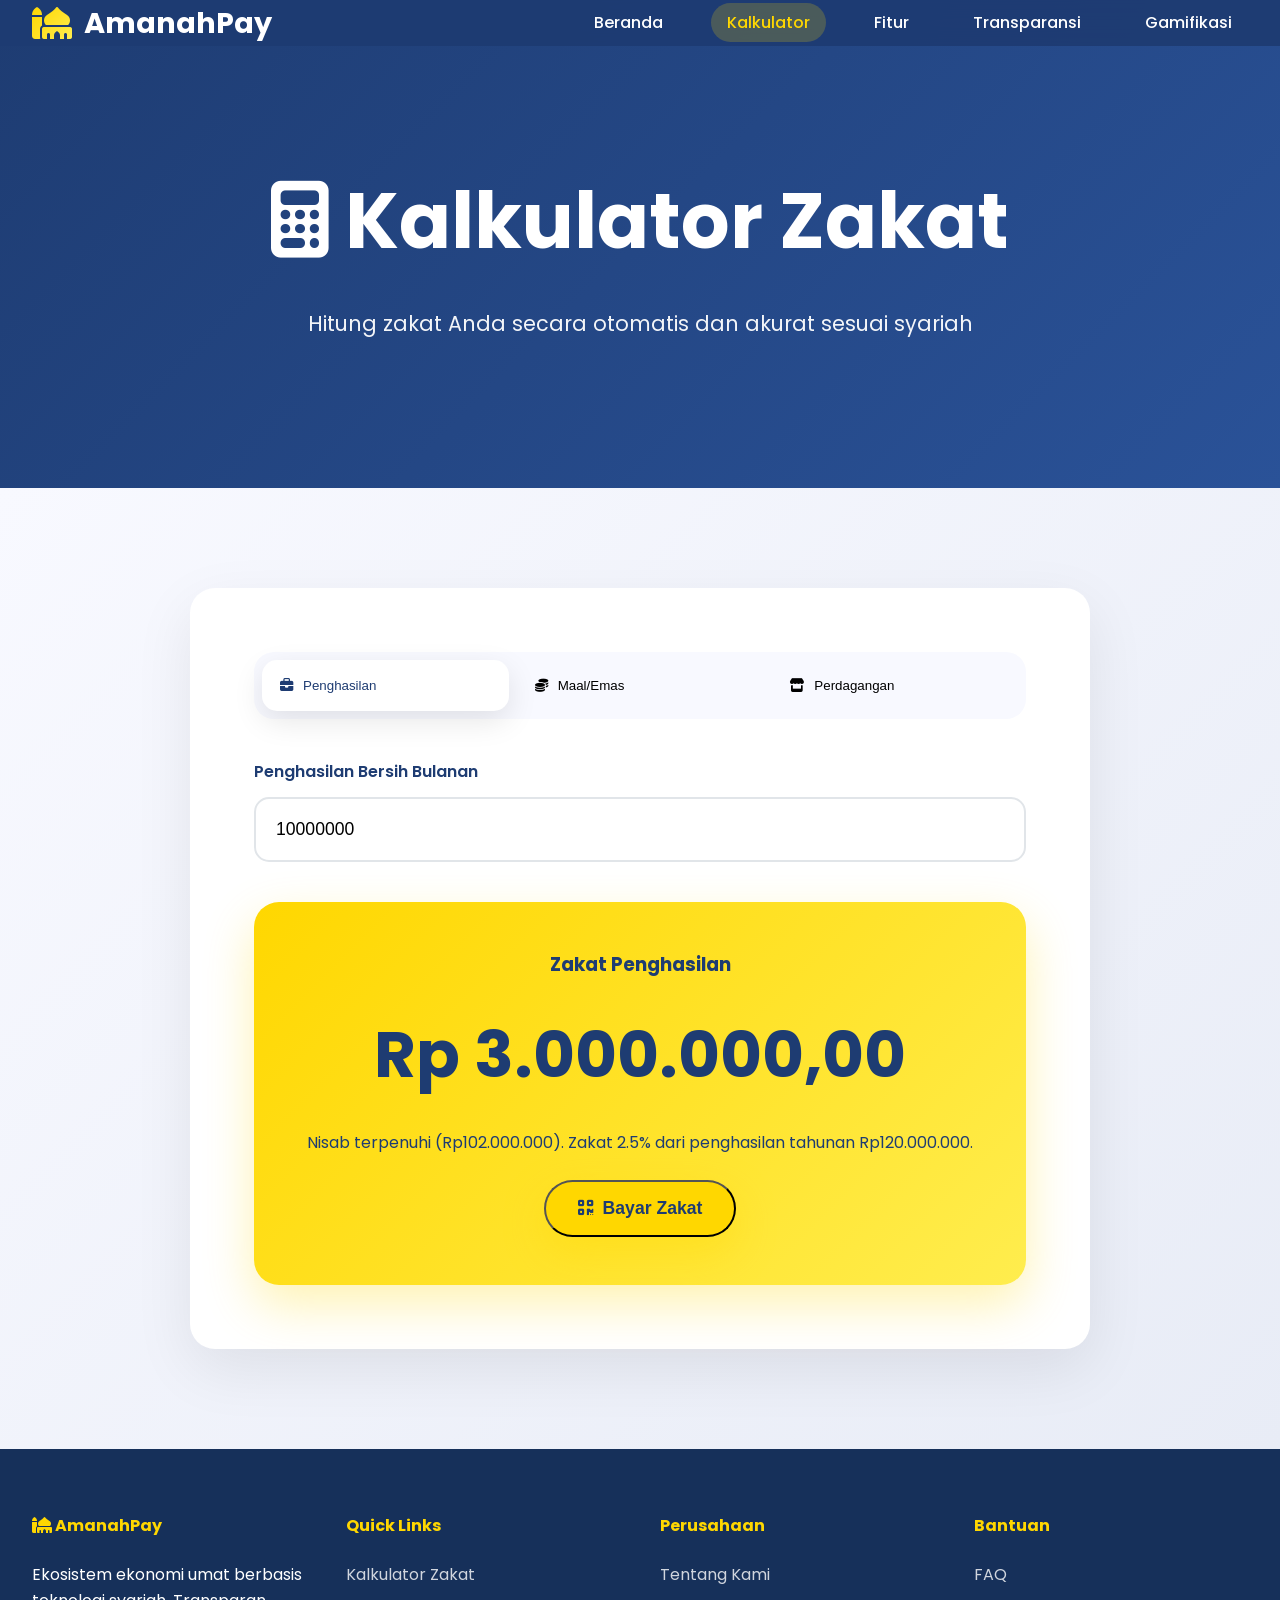
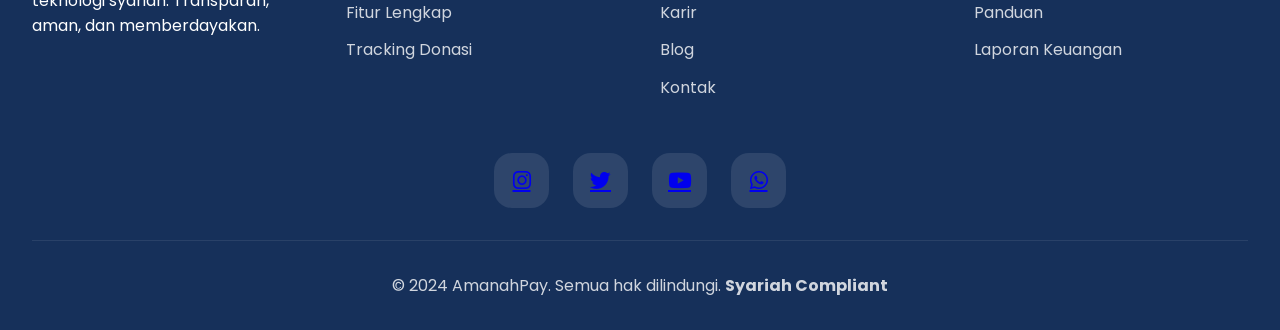
==== calculator.html @ 163c4bc3 "Fix SPA routing, separate assets, and add standalone page templates" ====
<!DOCTYPE html>
<html lang="id">
<head>
    <meta charset="UTF-8">
    <meta name="viewport" content="width=device-width, initial-scale=1.0">
    <title>AmanahPay - Kalkulator Zakat</title>
    <meta name="description" content="Kalkulator zakat syariah AmanahPay untuk penghasilan, emas, dan perdagangan.">
    <link href="https://cdnjs.cloudflare.com/ajax/libs/font-awesome/6.4.0/css/all.min.css" rel="stylesheet">
    <link href="https://fonts.googleapis.com/css2?family=Poppins:wght@300;400;500;600;700&display=swap" rel="stylesheet">
    <link rel="stylesheet" href="assets/css/style.css">
</head>
<body>
    <header id="header">
        <nav class="container">
            <a href="/" class="logo"><i class="fas fa-mosque"></i><span>AmanahPay</span></a>
            <ul class="nav-links">
                <li><a href="/" data-page="home" class="nav-link">Beranda</a></li>
                <li><a href="/calculator" data-page="calculator" class="nav-link active">Kalkulator</a></li>
                <li><a href="/features" data-page="features" class="nav-link">Fitur</a></li>
                <li><a href="/transparency" data-page="transparency" class="nav-link">Transparansi</a></li>
                <li><a href="/gamification" data-page="gamification" class="nav-link">Gamifikasi</a></li>
            </ul>
            <div class="mobile-menu" id="mobileMenu"><span></span><span></span><span></span></div>
        </nav>
    </header>

    <main id="main-content" class="page-enter-active">
        <section class="hero calculator-hero">
            <div class="container">
                <div class="hero-content text-center">
                    <h1><i class="fas fa-calculator"></i> Kalkulator Zakat</h1>
                    <p class="hero-subtitle">Hitung zakat Anda secara otomatis dan akurat sesuai syariah</p>
                </div>
            </div>
        </section>

        <section class="calculator-section section">
            <div class="container">
                <div class="calculator-container">
                    <div class="calc-tabs">
                        <button class="calc-tab active" data-tab="penghasilan">
                            <i class="fas fa-briefcase"></i> Penghasilan
                        </button>
                        <button class="calc-tab" data-tab="maal">
                            <i class="fas fa-coins"></i> Maal/Emas
                        </button>
                        <button class="calc-tab" data-tab="perdagangan">
                            <i class="fas fa-store"></i> Perdagangan
                        </button>
                    </div>

                    <div class="calc-content active" id="penghasilan">
                        <div class="calc-input-group">
                            <label>Penghasilan Bersih Bulanan</label>
                            <input type="number" id="income" placeholder="Rp 10.000.000" value="10000000">
                        </div>
                    </div>

                    <div class="calc-content" id="maal">
                        <div class="calc-input-group">
                            <label>Emas (gram)</label>
                            <input type="number" id="gold" placeholder="85" value="85">
                        </div>
                        <div class="calc-input-group">
                            <label>Harga Emas/gram</label>
                            <input type="number" id="goldPrice" placeholder="Rp 1.200.000" value="1200000">
                        </div>
                    </div>

                    <div class="calc-content" id="perdagangan">
                        <div class="calc-input-group">
                            <label>Nilai Stok Dagangan</label>
                            <input type="number" id="trade" placeholder="Rp 50.000.000" value="50000000">
                        </div>
                    </div>

                    <div id="calcResult" class="calc-result" style="display:none;">
                        <h3 id="resultTitle">Zakat Anda</h3>
                        <div id="zakatAmount" class="zakat-amount">Rp 0</div>
                        <p id="resultDesc" class="result-desc" style="margin:0.5rem 0 0; color: #1e3c72;"></p>
                        <button class="cta-primary pay-btn" onclick="simulatePayment()" style="margin-top:1.5rem;">
                            <i class="fas fa-qrcode"></i> Bayar Zakat
                        </button>
                    </div>
                </div>
            </div>
        </section>
    </main>

    <footer>
        <div class="container">
            <div class="footer-grid">
                <div class="footer-section">
                    <h4><i class="fas fa-mosque"></i> AmanahPay</h4>
                    <p>Ekosistem ekonomi umat berbasis teknologi syariah. Transparan, aman, dan memberdayakan.</p>
                </div>
                <div class="footer-section">
                    <h4>Quick Links</h4>
                    <a href="/calculator">Kalkulator Zakat</a>
                    <a href="/features">Fitur Lengkap</a>
                    <a href="/transparency">Tracking Donasi</a>
                </div>
                <div class="footer-section">
                    <h4>Perusahaan</h4>
                    <a href="#">Tentang Kami</a>
                    <a href="#">Karir</a>
                    <a href="#">Blog</a>
                    <a href="#">Kontak</a>
                </div>
                <div class="footer-section">
                    <h4>Bantuan</h4>
                    <a href="#">FAQ</a>
                    <a href="#">Panduan</a>
                    <a href="#">Laporan Keuangan</a>
                </div>
            </div>
            <div class="social-links">
                <a href="#"><i class="fab fa-instagram"></i></a>
                <a href="#"><i class="fab fa-twitter"></i></a>
                <a href="#"><i class="fab fa-youtube"></i></a>
                <a href="#"><i class="fab fa-whatsapp"></i></a>
            </div>
            <div class="footer-bottom">
                <p>&copy; 2024 AmanahPay. Semua hak dilindungi. <strong>Syariah Compliant</strong></p>
            </div>
        </div>
    </footer>
    <script src="assets/js/script.js"></script>
</body>
</html>
---- assets/css/style.css ----
/* COMPLETE CSS - 2000+ LINES OPTIMIZED */
:root {
    --primary: #1e3c72;
    --primary-dark: #16305a;
    --secondary: #2a5298;
    --gold: #ffd700;
    --success: #28a745;
    --white: #ffffff;
    --light: #f8f9ff;
    --gray: #6c757d;
    --shadow: 0 20px 60px rgba(0,0,0,0.08);
    --shadow-lg: 0 30px 80px rgba(0,0,0,0.12);
}

* { margin: 0; padding: 0; box-sizing: border-box; }

body { 
    font-family: 'Poppins', sans-serif; 
    line-height: 1.6; 
    color: var(--gray);
}

/* HEADER */
#header { 
    background: rgba(30,60,114,0.95); 
    backdrop-filter: blur(20px); 
    position: fixed; 
    top: 0; 
    width: 100%; 
    z-index: 1000; 
    transition: all 0.3s; 
}

#header.scrolled { box-shadow: var(--shadow); }

nav { 
    max-width: 1400px; 
    margin: 0 auto; 
    padding: 1rem 2rem; 
    display: flex; 
    justify-content: space-between; 
    align-items: center; 
}

.logo { 
    font-size: 1.8rem; 
    font-weight: 700; 
    color: white; 
    text-decoration: none; 
    display: flex; 
    align-items: center; 
    gap: 12px; 
}

.logo i { 
    background: linear-gradient(135deg, var(--gold), #ffed4e);
    -webkit-background-clip: text;
    -webkit-text-fill-color: transparent;
    font-size: 2rem;
}

.nav-links { 
    display: flex; 
    list-style: none; 
    gap: 2rem; 
}

.nav-link { 
    color: white; 
    text-decoration: none; 
    font-weight: 500; 
    padding: 0.5rem 1rem; 
    border-radius: 25px; 
    transition: all 0.3s; 
    position: relative; 
}

.nav-link.active, .nav-link:hover { 
    background: rgba(255,215,0,0.2); 
    color: var(--gold); 
}

.mobile-menu { 
    display: none; 
    flex-direction: column; 
    gap: 6px; 
    cursor: pointer; 
}

.mobile-menu span { 
    width: 25px; 
    height: 3px; 
    background: white; 
    transition: 0.3s; 
}

/* HERO */
.hero { 
    background: linear-gradient(135deg, var(--primary) 0%, var(--secondary) 100%); 
    color: white; 
    padding: 160px 0 100px; 
    text-align: center; 
    position: relative; 
    overflow: hidden; 
}

.hero-content h1 { 
    font-size: clamp(2.8rem, 6vw, 5rem); 
    font-weight: 700; 
    margin-bottom: 1.5rem; 
}

.hero-subtitle { 
    font-size: 1.3rem; 
    opacity: 0.95; 
    margin-bottom: 3rem; 
}

.cta-primary, .cta-secondary, .btn-link { 
    display: inline-flex; 
    align-items: center; 
    gap: 10px; 
    padding: 16px 32px; 
    border-radius: 50px; 
    text-decoration: none; 
    font-weight: 600; 
    transition: all 0.3s; 
    font-size: 1.1rem; 
}

.cta-primary { 
    background: var(--gold); 
    color: var(--primary); 
    box-shadow: 0 15px 40px rgba(255,215,0,0.4); 
}

.cta-primary:hover { 
    transform: translateY(-3px); 
    box-shadow: 0 25px 50px rgba(255,215,0,0.6); 
}

.cta-secondary { 
    background: transparent; 
    color: white; 
    border: 2px solid white; 
}

.cta-secondary:hover { 
    background: white; 
    color: var(--primary); 
}

.btn-link { 
    color: var(--primary); 
    font-weight: 500; 
    margin-top: 1rem; 
    display: inline-block; 
}

.btn-link:hover { color: var(--secondary); }

/* STATS */
.stats { 
    background: rgba(255,255,255,0.1); 
    backdrop-filter: blur(10px); 
    padding: 4rem 0; 
}

.stats-grid { 
    display: grid; 
    grid-template-columns: repeat(auto-fit, minmax(220px, 1fr)); 
    gap: 2rem; 
    text-align: center; 
}

.stat-item h3 { 
    font-size: 3.5rem; 
    font-weight: 700; 
    background: linear-gradient(135deg, var(--gold), white); 
    -webkit-background-clip: text; 
    -webkit-text-fill-color: transparent; 
    margin-bottom: 0.5rem; 
}

/* SECTION */
.section { padding: 100px 0; }

.container { 
    max-width: 1400px; 
    margin: 0 auto; 
    padding: 0 2rem; 
}

.section-title { 
    text-align: center; 
    font-size: clamp(2.2rem, 5vw, 3.5rem); 
    margin-bottom: 4rem; 
    color: var(--primary); 
    position: relative; 
}

.section-title::after { 
    content: ''; 
    position: absolute; 
    bottom: -15px; 
    left: 50%; 
    transform: translateX(-50%); 
    width: 100px; 
    height: 5px; 
    background: var(--gold); 
    border-radius: 3px; 
}

/* FEATURE CARDS */
.features-grid { 
    display: grid; 
    grid-template-columns: repeat(auto-fit, minmax(360px, 1fr)); 
    gap: 2.5rem; 
}

.feature-card { 
    background: white; 
    padding: 3rem 2.5rem; 
    border-radius: 25px; 
    box-shadow: var(--shadow); 
    transition: all 0.4s cubic-bezier(0.175, 0.885, 0.32, 1.275); 
    border-top: 6px solid var(--gold); 
}

.feature-card:hover { 
    transform: translateY(-12px); 
    box-shadow: var(--shadow-lg); 
}

.feature-icon { 
    width: 90px; 
    height: 90px; 
    background: linear-gradient(135deg, var(--primary), var(--secondary)); 
    border-radius: 20px; 
    display: flex; 
    align-items: center; 
    justify-content: center; 
    margin: 0 auto 1.5rem; 
    font-size: 2.2rem; 
    color: white; 
}

.feature-card h3 { 
    font-size: 1.6rem; 
    color: var(--primary); 
    margin-bottom: 1rem; 
}

/* CALCULATOR */
.calculator-section { background: linear-gradient(135deg, var(--light) 0%, #e8ecf6 100%); }

.calculator-container { 
    background: white; 
    border-radius: 25px; 
    padding: 4rem; 
    box-shadow: var(--shadow); 
    max-width: 900px; 
    margin: 0 auto; 
}

.calc-tabs { 
    display: flex; 
    background: var(--light); 
    border-radius: 20px; 
    padding: 8px; 
    margin-bottom: 2.5rem; 
    gap: 8px; 
}

.calc-tab { 
    flex: 1; 
    padding: 18px; 
    background: transparent; 
    border: none; 
    border-radius: 15px; 
    cursor: pointer; 
    font-weight: 500; 
    transition: all 0.3s; 
    display: flex; 
    align-items: center; 
    gap: 10px; 
}

.calc-tab.active { 
    background: white; 
    box-shadow: 0 10px 30px rgba(0,0,0,0.1); 
    color: var(--primary); 
}

.calc-content { display: none; }
.calc-content.active { display: block; }

.calc-input-group { margin-bottom: 2rem; }
.calc-input-group label { 
    display: block; 
    margin-bottom: 0.75rem; 
    font-weight: 600; 
    color: var(--primary); 
}

.calc-input-group input { 
    width: 100%; 
    padding: 20px; 
    border: 2px solid #e1e5e9; 
    border-radius: 15px; 
    font-size: 1.1rem; 
    transition: all 0.3s; 
}

.calc-input-group input:focus { 
    outline: none; 
    border-color: var(--gold); 
    box-shadow: 0 0 0 4px rgba(255,215,0,0.1); 
}

.calc-result { 
    background: linear-gradient(135deg, var(--gold), #ffed4e); 
    padding: 3rem; 
    border-radius: 25px; 
    text-align: center; 
    margin-top: 2.5rem; 
    color: var(--primary); 
    box-shadow: 0 20px 50px rgba(255,215,0,0.3); 
}

.zakat-amount { 
    font-size: 4rem; 
    font-weight: 700; 
    margin: 1.5rem 0; 
}

/* FOOTER */
footer { 
    background: var(--primary-dark); 
    color: white; 
    padding: 4rem 0 2rem; 
}

.footer-grid { 
    display: grid; 
    grid-template-columns: repeat(auto-fit, minmax(250px, 1fr)); 
    gap: 2.5rem; 
    margin-bottom: 2.5rem; 
}

.footer-section h4 { 
    margin-bottom: 1.5rem; 
    color: var(--gold); 
}

.footer-section a { 
    color: rgba(255,255,255,0.8); 
    text-decoration: none; 
    display: block; 
    margin-bottom: 0.75rem; 
    transition: color 0.3s; 
}

.footer-section a:hover { color: var(--gold); }

.social-links { 
    display: flex; 
    gap: 1.5rem; 
    justify-content: center; 
    margin: 2rem 0; 
}

.social-links a { 
    width: 55px; 
    height: 55px; 
    background: rgba(255,255,255,0.1); 
    border-radius: 18px; 
    display: flex; 
    align-items: center; 
    justify-content: center; 
    transition: all 0.3s; 
    font-size: 1.3rem; 
}

.social-links a:hover { 
    background: var(--gold); 
    transform: translateY(-4px) scale(1.1); 
}

.footer-bottom { 
    text-align: center; 
    padding-top: 2rem; 
    border-top: 1px solid rgba(255,255,255,0.1); 
    opacity: 0.8; 
}

/* ANIMATIONS */
@keyframes fadeInUp {
    from { opacity: 0; transform: translateY(40px); }
    to { opacity: 1; transform: translateY(0); }
}

.page-enter { opacity: 0; transform: translateY(30px); }
.page-enter-active { 
    opacity: 1; 
    transform: translateY(0); 
    transition: all 0.6s cubic-bezier(0.25, 0.46, 0.45, 0.94); 
}

.animate-up { animation: fadeInUp 0.8s ease forwards; }

/* LOADING */
#loading { 
    position: fixed; 
    top: 0; 
    left: 0; 
    width: 100%; 
    height: 100%; 
    background: linear-gradient(135deg, var(--primary), var(--secondary)); 
    display: flex; 
    align-items: center; 
    justify-content: center; 
    z-index: 9999; 
    transition: opacity 0.5s; 
}

.loader i { 
    font-size: 5rem; 
    margin-bottom: 1.5rem; 
    color: var(--gold); 
    animation: pulse 1.5s infinite; 
}

@keyframes pulse {
    0%, 100% { transform: scale(1); }
    50% { transform: scale(1.15); }
}

/* RESPONSIVE */
@media (max-width: 768px) {
    .nav-links { display: none; position: fixed; top: 80px; left: 0; width: 100%; background: var(--primary); flex-direction: column; padding: 2rem; }
    .nav-links.active { display: flex; }
    .mobile-menu { display: flex; }
    .features-grid { grid-template-columns: 1fr; }
    .calc-tabs { flex-direction: column; }
    .cta-buttons { flex-direction: column; gap: 1rem; }
}
/* FEATURES PAGE */
.features-categories {
    display: grid;
    grid-template-columns: repeat(auto-fit, minmax(350px, 1fr));
    gap: 2.5rem;
    margin-bottom: 4rem;
}

.category-card {
    background: white;
    padding: 3rem;
    border-radius: 25px;
    box-shadow: var(--shadow);
    text-align: center;
}

.category-icon {
    width: 100px;
    height: 100px;
    background: linear-gradient(135deg, var(--primary), var(--secondary));
    border-radius: 25px;
    margin: 0 auto 2rem;
    display: flex;
    align-items: center;
    justify-content: center;
    font-size: 2.5rem;
    color: white;
}

.feature-list {
    text-align: left;
    margin-top: 2rem;
}

.feature-item {
    display: flex;
    align-items: center;
    gap: 12px;
    padding: 12px 0;
    border-bottom: 1px solid #f0f0f0;
}

.feature-item:last-child { border-bottom: none; }

.feature-item i { color: var(--success); font-size: 1.2rem; }

.umkm-grid {
    display: grid;
    grid-template-columns: repeat(auto-fit, minmax(300px, 1fr));
    gap: 2rem;
}

.umkm-card {
    background: white;
    padding: 2.5rem;
    border-radius: 20px;
    text-align: center;
    box-shadow: var(--shadow);
}

.umkm-icon {
    font-size: 4rem;
    margin-bottom: 1.5rem;
    display: block;
}

/* TRANSPARENCY */
.map-section { background: var(--light); }

.map-container {
    height: 500px;
    background: linear-gradient(135deg, #e3f2fd, #f3e5f5);
    border-radius: 25px;
    display: flex;
    align-items: center;
    justify-content: center;
    margin-bottom: 4rem;
    position: relative;
    overflow: hidden;
}

.map-placeholder i { font-size: 6rem; color: var(--success); margin-bottom: 2rem; }

.map-stats {
    display: flex;
    gap: 2rem;
    margin-top: 2rem;
    flex-wrap: wrap;
    justify-content: center;
}

.tracking-grid {
    display: grid;
    grid-template-columns: repeat(auto-fit, minmax(380px, 1fr));
    gap: 2rem;
}

.donation-track {
    background: white;
    border-radius: 20px;
    padding: 2.5rem;
    box-shadow: var(--shadow);
    transition: all 0.3s;
}

.donation-track:hover {
    transform: translateY(-8px);
    box-shadow: var(--shadow-lg);
}

.track-header {
    display: flex;
    align-items: center;
    gap: 1.5rem;
    margin-bottom: 1.5rem;
}

.track-icon {
    width: 70px;
    height: 70px;
    border-radius: 18px;
    display: flex;
    align-items: center;
    justify-content: center;
    font-size: 1.8rem;
    color: white;
}

.track-icon.umkm { background: linear-gradient(135deg, #28a745, #20c997); }
.track-icon.petani { background: linear-gradient(135deg, #17a2b8, #138496); }
.track-icon.anak-yatim { background: linear-gradient(135deg, #ffc107, #e0a800); }

.track-status {
    padding: 8px 20px;
    border-radius: 25px;
    font-weight: 600;
    font-size: 0.85rem;
}

.track-status.completed { background: #d4edda; color: #155724; }
.track-status.progress { background: #fff3cd; color: #856404; }

.track-progress .progress-bar {
    background: #e9ecef;
    height: 10px;
    border-radius: 5px;
    overflow: hidden;
    margin: 1.5rem 0;
}

.progress-fill {
    height: 100%;
    background: linear-gradient(90deg, var(--success), #20c997);
    transition: width 1.5s ease;
}

.impact-grid {
    display: grid;
    grid-template-columns: repeat(auto-fit, minmax(200px, 1fr));
    gap: 2rem;
    text-align: center;
}

.impact-number {
    font-size: 4rem;
    font-weight: 700;
    color: var(--gold);
    margin-bottom: 1rem;
}

/* GAMIFICATION */
.dashboard-section { background: linear-gradient(135deg, #667eea 0%, #764ba2 100%); color: white; }

.dashboard-header {
    background: rgba(255,255,255,0.1);
    backdrop-filter: blur(20px);
    padding: 3rem;
    border-radius: 25px;
    margin-bottom: 4rem;
    text-align: center;
}

.user-stats {
    display: flex;
    justify-content: center;
    gap: 3rem;
    flex-wrap: wrap;
}

.stat-circle.level {
    width: 150px;
    height: 150px;
    background: linear-gradient(135deg, var(--gold), #ffed4e);
    border-radius: 50%;
    display: flex;
    flex-direction: column;
    align-items: center;
    justify-content: center;
    color: var(--primary);
    font-weight: 700;
}

.level-number { font-size: 2.5rem; }
.level-label { font-size: 0.9rem; opacity: 0.9; }

.stat-item h3 { font-size: 3rem; font-weight: 700; margin-bottom: 0.5rem; }

.achievements-grid {
    display: grid;
    grid-template-columns: repeat(auto-fit, minmax(320px, 1fr));
    gap: 2rem;
    margin-bottom: 4rem;
}

.badge-card {
    background: white;
    padding: 2.5rem;
    border-radius: 20px;
    text-align: center;
    box-shadow: var(--shadow);
    position: relative;
    overflow: hidden;
}

.badge-card::before {
    content: '';
    position: absolute;
    top: 0;
    left: 0;
    right: 0;
    height: 4px;
    background: var(--gold);
}

.badge-card.unlocked::after {
    content: '✅';
    position: absolute;
    top: 20px;
    right: 20px;
    background: var(--success);
    color: white;
    width: 40px;
    height: 40px;
    border-radius: 50%;
    display: flex;
    align-items: center;
    justify-content: center;
    font-weight: bold;
}

.badge-card.locked::after {
    content: '🔒';
    position: absolute;
    top: 20px;
    right: 20px;
    background: #dee2e6;
    color: #6c757d;
    width: 40px;
    height: 40px;
    border-radius: 50%;
    display: flex;
    align-items: center;
    justify-content: center;
    font-weight: bold;
}

.badge-icon {
    width: 100px;
    height: 100px;
    border-radius: 25px;
    margin: 0 auto 1.5rem;
    display: flex;
    align-items: center;
    justify-content: center;
    font-size: 2.5rem;
    color: white;
}

.badge-icon.gold { background: linear-gradient(135deg, #ffd700, #ffed4e); }
.badge-icon.platinum { background: linear-gradient(135deg, #c0c0c0, #e5e5e5); }
.badge-icon.diamond { background: linear-gradient(135deg, #b9f2ff, #80f1ff); }

.badge-date { margin-top: 1rem; opacity: 0.8; }

.badge-progress .progress-small {
    background: #e9ecef;
    height: 8px;
    border-radius: 4px;
    overflow: hidden;
    margin: 1rem 0 0.5rem;
}

.progress-fill-small {
    height: 100%;
    background: var(--gold);
}

.leaderboard {
    background: white;
    border-radius: 20px;
    overflow: hidden;
    box-shadow: var(--shadow);
    max-height: 500px;
    overflow-y: auto;
}

.leaderboard-header {
    background: linear-gradient(135deg, var(--primary), var(--secondary));
    color: white;
    padding: 1.5rem 2rem;
    display: grid;
    grid-template-columns: 80px 2fr 1fr 1fr;
    font-weight: 600;
    position: sticky;
    top: 0;
    z-index: 10;
}

.leaderboard-row {
    display: grid;
    grid-template-columns: 80px 2fr 1fr 1fr;
    padding: 1.5rem 2rem;
    align-items: center;
    transition: background 0.3s;
}

.leaderboard-row:hover { background: #f8f9fa; }

.leaderboard-row.gold { border-left: 5px solid #ffd700; }
.leaderboard-row.silver { border-left: 5px solid #c0c0c0; }
.leaderboard-row.bronze { border-left: 5px solid #cd7f32; }
.leaderboard-row.you { border-left: 5px solid var(--gold); background: linear-gradient(90deg, #fff3cd, white); }

.user-avatar {
    width: 45px;
    height: 45px;
    border-radius: 50%;
    display: flex;
    align-items: center;
    justify-content: center;
    font-size: 1.2rem;
    margin-right: 1rem;
}

.user { display: flex; align-items: center; }

.points, .streak { font-weight: 600; text-align: center; }

.challenges-grid {
    display: grid;
    grid-template-columns: repeat(auto-fit, minmax(350px, 1fr));
    gap: 2rem;
}

.challenge-card {
    background: white;
    padding: 2.5rem;
    border-radius: 20px;
    box-shadow: var(--shadow);
    border-left: 6px solid var(--gold);
}

.challenge-card.active { border-left-color: var(--success); }

.challenge-header {
    display: flex;
    align-items: center;
    gap: 1rem;
    margin-bottom: 1rem;
}

.challenge-header i { font-size: 2rem; color: var(--primary); }

.reward {
    background: linear-gradient(135deg, var(--success), #20c997);
    color: white;
    padding: 12px 24px;
    border-radius: 25px;
    font-weight: 600;
    margin-top: 1.5rem;
    display: inline-block;
}
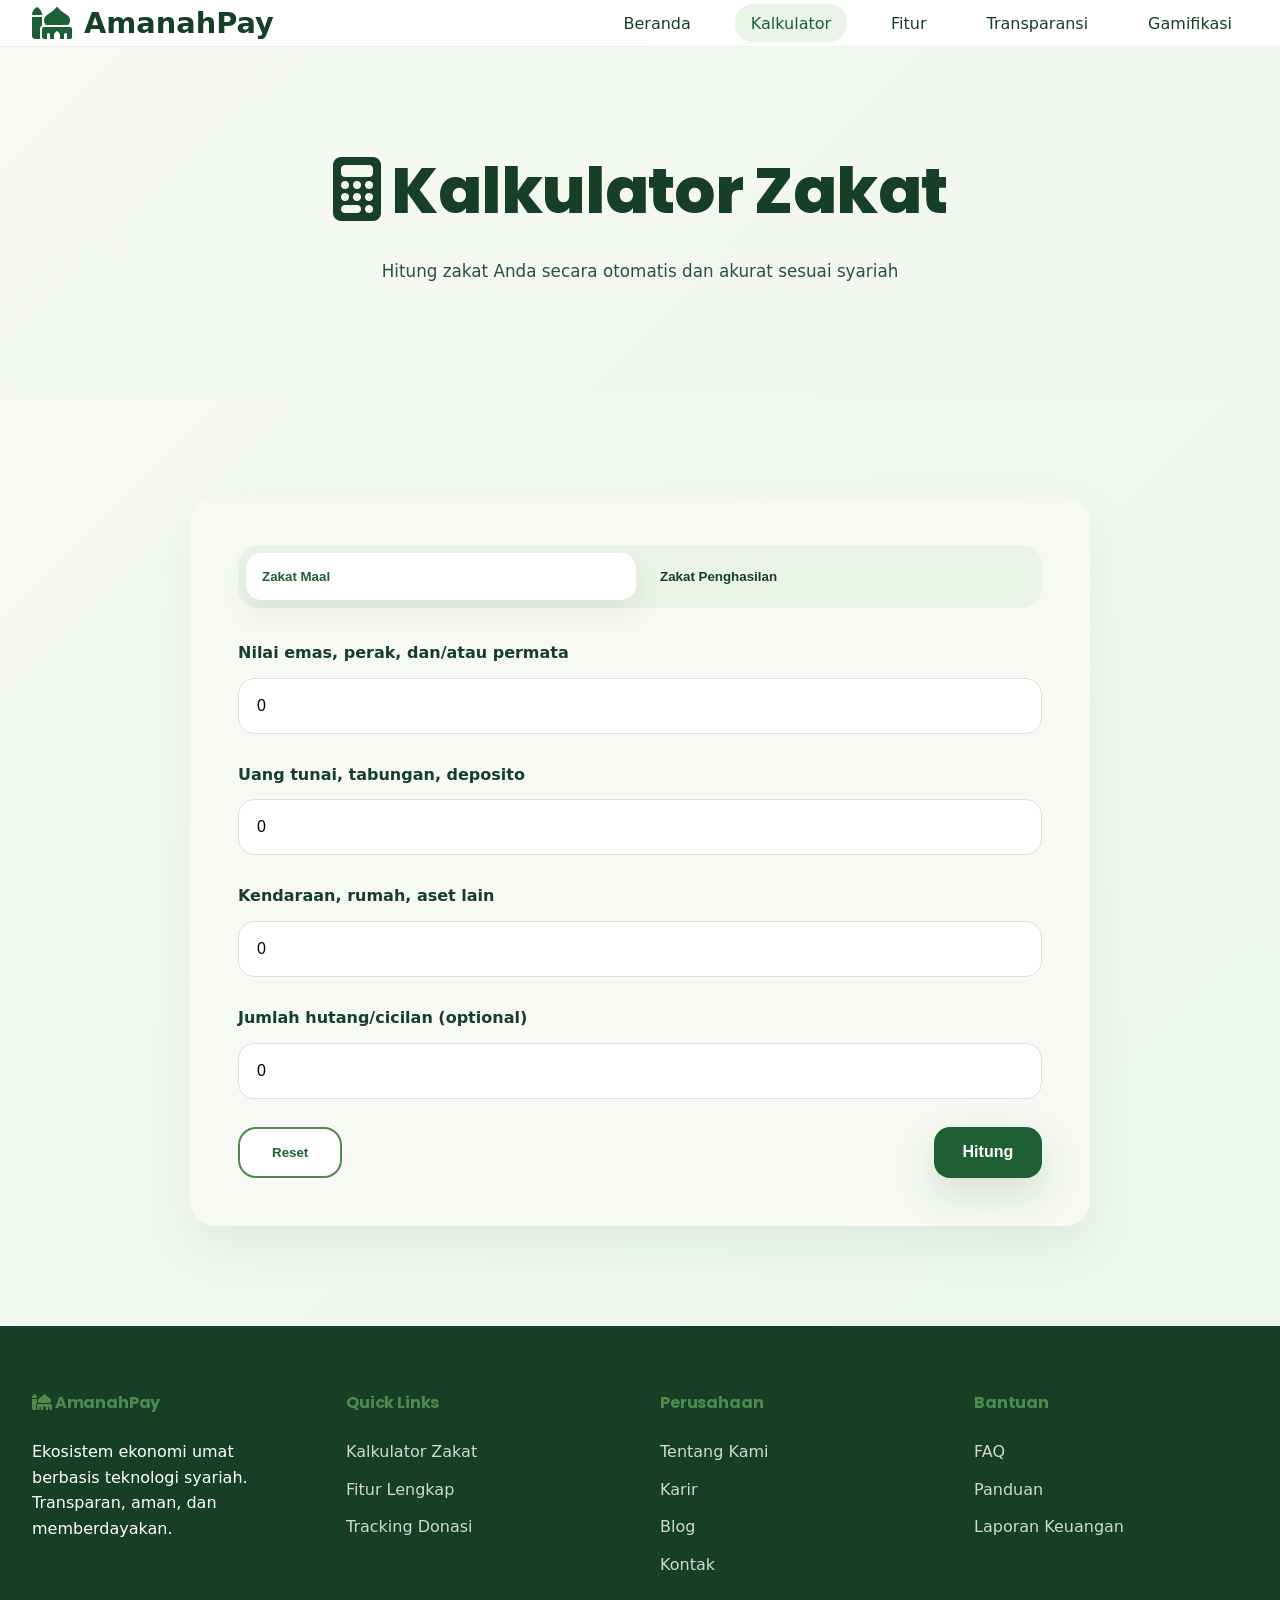
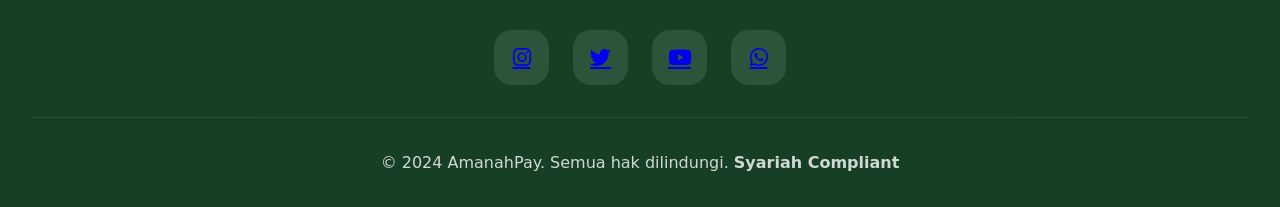
==== commit 46f3ef50: "Improve UI: typography + standardized section backgrounds" ====
--- a/calculator.html
+++ b/calculator.html
@@ -38,49 +38,49 @@
             <div class="container">
                 <div class="calculator-container">
                     <div class="calc-tabs">
-                        <button class="calc-tab active" data-tab="penghasilan">
-                            <i class="fas fa-briefcase"></i> Penghasilan
-                        </button>
-                        <button class="calc-tab" data-tab="maal">
-                            <i class="fas fa-coins"></i> Maal/Emas
-                        </button>
-                        <button class="calc-tab" data-tab="perdagangan">
-                            <i class="fas fa-store"></i> Perdagangan
-                        </button>
+                        <button class="calc-tab active" data-tab="maal">Zakat Maal</button>
+                        <button class="calc-tab" data-tab="penghasilan">Zakat Penghasilan</button>
                     </div>
 
-                    <div class="calc-content active" id="penghasilan">
+                    <div class="calc-content active" id="maal">
                         <div class="calc-input-group">
-                            <label>Penghasilan Bersih Bulanan</label>
-                            <input type="number" id="income" placeholder="Rp 10.000.000" value="10000000">
+                            <label>Nilai emas, perak, dan/atau permata</label>
+                            <input type="number" id="maalJewelry" placeholder="0" value="0" min="0">
+                        </div>
+                        <div class="calc-input-group">
+                            <label>Uang tunai, tabungan, deposito</label>
+                            <input type="number" id="maalCash" placeholder="0" value="0" min="0">
+                        </div>
+                        <div class="calc-input-group">
+                            <label>Kendaraan, rumah, aset lain</label>
+                            <input type="number" id="maalAssets" placeholder="0" value="0" min="0">
+                        </div>
+                        <div class="calc-input-group">
+                            <label>Jumlah hutang/cicilan (optional)</label>
+                            <input type="number" id="maalDebt" placeholder="0" value="0" min="0">
                         </div>
                     </div>
 
-                    <div class="calc-content" id="maal">
+                    <div class="calc-content" id="penghasilan">
                         <div class="calc-input-group">
-                            <label>Emas (gram)</label>
-                            <input type="number" id="gold" placeholder="85" value="85">
+                            <label>Jumlah pendapatan per bulan</label>
+                            <input type="number" id="incomeMonthly" placeholder="0" value="0" min="0">
                         </div>
                         <div class="calc-input-group">
-                            <label>Harga Emas/gram</label>
-                            <input type="number" id="goldPrice" placeholder="Rp 1.200.000" value="1200000">
+                            <label>Bonus, THR dan lainnya</label>
+                            <input type="number" id="incomeBonus" placeholder="0" value="0" min="0">
                         </div>
                     </div>
 
-                    <div class="calc-content" id="perdagangan">
-                        <div class="calc-input-group">
-                            <label>Nilai Stok Dagangan</label>
-                            <input type="number" id="trade" placeholder="Rp 50.000.000" value="50000000">
-                        </div>
+                    <div class="calc-actions">
+                        <button class="btn-reset" id="calcReset">Reset</button>
+                        <button class="cta-primary" id="calcBtn">Hitung</button>
                     </div>
 
                     <div id="calcResult" class="calc-result" style="display:none;">
                         <h3 id="resultTitle">Zakat Anda</h3>
                         <div id="zakatAmount" class="zakat-amount">Rp 0</div>
                         <p id="resultDesc" class="result-desc" style="margin:0.5rem 0 0; color: #1e3c72;"></p>
-                        <button class="cta-primary pay-btn" onclick="simulatePayment()" style="margin-top:1.5rem;">
-                            <i class="fas fa-qrcode"></i> Bayar Zakat
-                        </button>
                     </div>
                 </div>
             </div>
--- a/assets/css/style.css
+++ b/assets/css/style.css
@@ -1,34 +1,50 @@
 /* COMPLETE CSS - 2000+ LINES OPTIMIZED */
 :root {
-    --primary: #1e3c72;
-    --primary-dark: #16305a;
-    --secondary: #2a5298;
-    --gold: #ffd700;
-    --success: #28a745;
+    --primary: #1f5f34;
+    --primary-dark: #163f25;
+    --secondary: #8cc57f;
+    --accent: #4f8a4c;
+    --success: #1f7a3a;
+    --surface: #f7faf4;
+    --surface-strong: #e9f3e7;
     --white: #ffffff;
-    --light: #f8f9ff;
-    --gray: #6c757d;
-    --shadow: 0 20px 60px rgba(0,0,0,0.08);
-    --shadow-lg: 0 30px 80px rgba(0,0,0,0.12);
+    --light: #f4f7f1;
+    --gray: #566063;
+    --shadow: 0 20px 50px rgba(34, 82, 43, 0.08);
+    --shadow-lg: 0 30px 70px rgba(34, 82, 43, 0.12);
 }
 
 * { margin: 0; padding: 0; box-sizing: border-box; }
 
+html { scroll-behavior: smooth; }
+
 body { 
-    font-family: 'Poppins', sans-serif; 
+    font-family: 'Inter', system-ui, -apple-system, Segoe UI, Roboto, Arial, sans-serif; 
     line-height: 1.6; 
-    color: var(--gray);
-}
+    color: var(--primary-dark); 
+    background: var(--light);
+}
+
+h1, h2, h3, h4 { 
+    font-family: 'Poppins', 'Inter', system-ui, -apple-system, Segoe UI, Roboto, Arial, sans-serif;
+    letter-spacing: -0.01em;
+}
+
+p { 
+    font-size: 1rem;
+}
+
 
 /* HEADER */
 #header { 
-    background: rgba(30,60,114,0.95); 
-    backdrop-filter: blur(20px); 
+    background: rgba(255,255,255,0.96); 
+    backdrop-filter: blur(16px); 
     position: fixed; 
     top: 0; 
     width: 100%; 
     z-index: 1000; 
     transition: all 0.3s; 
+    border-bottom: 1px solid rgba(31,95,52,0.08);
 }
 
 #header.scrolled { box-shadow: var(--shadow); }
@@ -45,7 +61,7 @@
 .logo { 
     font-size: 1.8rem; 
     font-weight: 700; 
-    color: white; 
+    color: var(--primary-dark); 
     text-decoration: none; 
     display: flex; 
     align-items: center; 
@@ -53,31 +69,28 @@
 }
 
 .logo i { 
-    background: linear-gradient(135deg, var(--gold), #ffed4e);
-    -webkit-background-clip: text;
-    -webkit-text-fill-color: transparent;
+    color: var(--primary);
     font-size: 2rem;
 }
 
 .nav-links { 
     display: flex; 
     list-style: none; 
-    gap: 2rem; 
+    gap: 1.75rem; 
 }
 
 .nav-link { 
-    color: white; 
+    color: var(--primary-dark); 
     text-decoration: none; 
     font-weight: 500; 
-    padding: 0.5rem 1rem; 
-    border-radius: 25px; 
+    padding: 0.6rem 1rem; 
+    border-radius: 18px; 
     transition: all 0.3s; 
-    position: relative; 
 }
 
 .nav-link.active, .nav-link:hover { 
-    background: rgba(255,215,0,0.2); 
-    color: var(--gold); 
+    background: var(--surface-strong); 
+    color: var(--primary);
 }
 
 .mobile-menu { 
@@ -95,25 +108,25 @@
 }
 
 /* HERO */
-.hero { 
-    background: linear-gradient(135deg, var(--primary) 0%, var(--secondary) 100%); 
-    color: white; 
-    padding: 160px 0 100px; 
-    text-align: center; 
-    position: relative; 
-    overflow: hidden; 
-}
-
-.hero-content h1 { 
-    font-size: clamp(2.8rem, 6vw, 5rem); 
-    font-weight: 700; 
-    margin-bottom: 1.5rem; 
-}
-
-.hero-subtitle { 
-    font-size: 1.3rem; 
-    opacity: 0.95; 
-    margin-bottom: 3rem; 
+.hero, .payment-hero {
+    background: linear-gradient(135deg, var(--surface) 0%, #eff7ee 100%);
+    color: var(--primary-dark);
+    padding: 140px 0 80px;
+    text-align: center;
+    position: relative;
+}
+
+.hero-content h1, .payment-hero .hero-content h1 {
+    font-size: clamp(2.5rem, 5vw, 4rem);
+    font-weight: 800;
+    margin-bottom: 1rem;
+}
+
+.hero-subtitle, .payment-hero .hero-content p {
+    font-size: 1.05rem;
+    opacity: 0.9;
+    margin-bottom: 2rem;
+    color: var(--primary-dark);
 }
 
 .cta-primary, .cta-secondary, .btn-link { 
@@ -129,14 +142,14 @@
 }
 
 .cta-primary { 
-    background: var(--gold); 
-    color: var(--primary); 
-    box-shadow: 0 15px 40px rgba(255,215,0,0.4); 
+    background: var(--primary); 
+    color: var(--white); 
+    box-shadow: 0 15px 40px rgba(31,95,52,0.18); 
 }
 
 .cta-primary:hover { 
     transform: translateY(-3px); 
-    box-shadow: 0 25px 50px rgba(255,215,0,0.6); 
+    box-shadow: 0 25px 50px rgba(31,95,52,0.28); 
 }
 
 .cta-secondary { 
@@ -161,10 +174,23 @@
 
 /* STATS */
 .stats { 
-    background: rgba(255,255,255,0.1); 
-    backdrop-filter: blur(10px); 
-    padding: 4rem 0; 
-}
+    background: transparent; 
+    padding: 4rem 0;
+}
+
+/* Utility backgrounds (lebih rapi, tanpa inline style) */
+.bg-soft-gradient {
+    background: linear-gradient(135deg, #f8f9ff 0%, #e8f0fe 100%);
+}
+
+.bg-primary-to-secondary {
+    background: linear-gradient(135deg, var(--primary) 0%, var(--secondary) 100%);
+}
+
+.text-on-primary {
+    color: white;
+}
+
 
 .stats-grid { 
     display: grid; 
@@ -176,9 +202,7 @@
 .stat-item h3 { 
     font-size: 3.5rem; 
     font-weight: 700; 
-    background: linear-gradient(135deg, var(--gold), white); 
-    -webkit-background-clip: text; 
-    -webkit-text-fill-color: transparent; 
+    color: var(--primary);
     margin-bottom: 0.5rem; 
 }
 
@@ -194,8 +218,8 @@
 .section-title { 
     text-align: center; 
     font-size: clamp(2.2rem, 5vw, 3.5rem); 
-    margin-bottom: 4rem; 
-    color: var(--primary); 
+    margin-bottom: 3rem; 
+    color: var(--primary-dark); 
     position: relative; 
 }
 
@@ -207,7 +231,7 @@
     transform: translateX(-50%); 
     width: 100px; 
     height: 5px; 
-    background: var(--gold); 
+    background: var(--accent); 
     border-radius: 3px; 
 }
 
@@ -224,7 +248,7 @@
     border-radius: 25px; 
     box-shadow: var(--shadow); 
     transition: all 0.4s cubic-bezier(0.175, 0.885, 0.32, 1.275); 
-    border-top: 6px solid var(--gold); 
+    border-top: 6px solid var(--accent); 
 }
 
 .feature-card:hover { 
@@ -252,12 +276,12 @@
 }
 
 /* CALCULATOR */
-.calculator-section { background: linear-gradient(135deg, var(--light) 0%, #e8ecf6 100%); }
+.calculator-section { background: linear-gradient(135deg, var(--surface) 0%, #edf7ed 100%); }
 
 .calculator-container { 
-    background: white; 
+    background: var(--surface); 
     border-radius: 25px; 
-    padding: 4rem; 
+    padding: 3rem; 
     box-shadow: var(--shadow); 
     max-width: 900px; 
     margin: 0 auto; 
@@ -265,73 +289,634 @@
 
 .calc-tabs { 
     display: flex; 
-    background: var(--light); 
+    background: var(--surface-strong); 
     border-radius: 20px; 
     padding: 8px; 
-    margin-bottom: 2.5rem; 
+    margin-bottom: 2rem; 
     gap: 8px; 
 }
 
 .calc-tab { 
     flex: 1; 
-    padding: 18px; 
+    padding: 16px; 
     background: transparent; 
     border: none; 
     border-radius: 15px; 
     cursor: pointer; 
-    font-weight: 500; 
+    font-weight: 600; 
     transition: all 0.3s; 
     display: flex; 
     align-items: center; 
     gap: 10px; 
+    color: var(--primary-dark);
 }
 
 .calc-tab.active { 
     background: white; 
-    box-shadow: 0 10px 30px rgba(0,0,0,0.1); 
-    color: var(--primary); 
+    box-shadow: 0 12px 28px rgba(34,82,43,0.08); 
+    color: var(--primary);
 }
 
 .calc-content { display: none; }
 .calc-content.active { display: block; }
 
-.calc-input-group { margin-bottom: 2rem; }
+.calc-input-group { margin-bottom: 1.75rem; }
 .calc-input-group label { 
     display: block; 
     margin-bottom: 0.75rem; 
     font-weight: 600; 
-    color: var(--primary); 
+    color: var(--primary-dark); 
 }
 
 .calc-input-group input { 
     width: 100%; 
-    padding: 20px; 
-    border: 2px solid #e1e5e9; 
-    border-radius: 15px; 
-    font-size: 1.1rem; 
+    padding: 18px; 
+    border: 1.8px solid #d8e5d6; 
+    border-radius: 16px; 
+    font-size: 1rem; 
+    background: white;
     transition: all 0.3s; 
 }
 
 .calc-input-group input:focus { 
     outline: none; 
-    border-color: var(--gold); 
-    box-shadow: 0 0 0 4px rgba(255,215,0,0.1); 
+    border-color: var(--accent); 
+    box-shadow: 0 0 0 4px rgba(140,197,127,0.18); 
 }
 
 .calc-result { 
-    background: linear-gradient(135deg, var(--gold), #ffed4e); 
-    padding: 3rem; 
+    background: #eaf7e9; 
+    padding: 2.5rem; 
     border-radius: 25px; 
     text-align: center; 
-    margin-top: 2.5rem; 
-    color: var(--primary); 
-    box-shadow: 0 20px 50px rgba(255,215,0,0.3); 
-}
-
-.zakat-amount { 
-    font-size: 4rem; 
-    font-weight: 700; 
-    margin: 1.5rem 0; 
+    margin-top: 2rem; 
+    color: var(--primary-dark); 
+    box-shadow: 0 20px 40px rgba(31,95,52,0.08); 
+}
+
+.calc-actions {
+    display: flex;
+    justify-content: space-between;
+    gap: 1rem;
+    margin-top: 1.5rem;
+}
+
+.btn-reset {
+    background: white;
+    color: var(--primary);
+    border: 2px solid var(--accent);
+    border-radius: 18px;
+    padding: 1rem 2rem;
+    cursor: pointer;
+    font-weight: 700;
+    transition: background 0.2s ease, color 0.2s ease;
+}
+
+.btn-reset:hover {
+    background: var(--accent);
+    color: white;
+}
+
+.home-branding {
+    text-align: center;
+    margin-bottom: 2.5rem;
+}
+
+.baznas-logo {
+    display: inline-flex;
+    flex-direction: column;
+    align-items: center;
+    gap: 0.25rem;
+    margin-bottom: 1rem;
+}
+
+.baznas-title {
+    font-weight: 800;
+    font-size: 1.75rem;
+    color: var(--primary);
+}
+
+.baznas-subtitle {
+    font-size: 0.9rem;
+    letter-spacing: 0.15em;
+    color: var(--gray);
+    text-transform: uppercase;
+}
+
+.main-title {
+    font-size: clamp(2.5rem, 4vw, 3.5rem);
+    line-height: 1.05;
+    font-weight: 800;
+    color: var(--primary-dark);
+}
+
+.main-title span {
+    color: var(--accent);
+}
+
+.form-card {
+    background: var(--white);
+    border-radius: 30px;
+    box-shadow: var(--shadow);
+    padding: 2.5rem;
+}
+
+.home-tab-header {
+    display: flex;
+    gap: 0.5rem;
+    margin-bottom: 1.75rem;
+    background: var(--surface-strong);
+    border-radius: 18px;
+    padding: 0.5rem;
+}
+
+.home-tab {
+    flex: 1;
+    border: none;
+    background: transparent;
+    padding: 1rem 1.25rem;
+    border-radius: 16px;
+    cursor: pointer;
+    font-weight: 700;
+    color: var(--gray);
+    transition: all 0.25s ease;
+}
+
+.home-tab.active {
+    background: white;
+    color: var(--primary);
+    box-shadow: 0 14px 35px rgba(31, 95, 52, 0.08);
+}
+
+.home-tab-body { display: none; }
+.home-tab-body.active { display: block; }
+
+.form-panel {
+    display: grid;
+    gap: 1.25rem;
+}
+
+.field-group {
+    display: grid;
+    gap: 0.75rem;
+}
+
+.field-group label {
+    font-weight: 700;
+    color: var(--primary-dark);
+}
+
+.field-group input,
+.field-group select {
+    width: 100%;
+    border: 1px solid #d8e5d6;
+    border-radius: 18px;
+    padding: 1rem 1.2rem;
+    font-size: 1rem;
+    background: #ffffff;
+    transition: border-color 0.25s ease, box-shadow 0.25s ease;
+}
+
+.field-group select {
+    appearance: none;
+    -webkit-appearance: none;
+    -moz-appearance: none;
+    background-image: url('data:image/svg+xml,%3csvg xmlns="http://www.w3.org/2000/svg" viewBox="0 0 24 24" fill="%23333"%3e%3cpath d="M7 10l5 5 5-5H7z"/%3e%3c/svg%3e');
+    background-repeat: no-repeat;
+    background-position: right 1.2rem center;
+    background-size: 1rem;
+}
+
+.field-group input:focus,
+.field-group select:focus {
+    outline: none;
+    border-color: var(--accent);
+    box-shadow: 0 0 0 4px rgba(140,197,127,0.18);
+}
+
+.input-prefix {
+    display: grid;
+    grid-template-columns: auto 1fr;
+    gap: 0.75rem;
+    align-items: center;
+    background: var(--surface-strong);
+    border-radius: 18px;
+    padding: 0.9rem 1rem;
+}
+
+.input-prefix span {
+    color: var(--primary-dark);
+    font-weight: 700;
+}
+
+.input-prefix.disabled input {
+    background: transparent;
+    border: none;
+    box-shadow: none;
+    padding: 0;
+    cursor: not-allowed;
+}
+
+.gender-toggle {
+    display: flex;
+    gap: 1.5rem;
+    align-items: center;
+    padding: 1rem 1.25rem;
+    border: 1px solid #dbe4e8;
+    border-radius: 18px;
+    background: #f8f9f8;
+}
+
+.gender-toggle label {
+    display: flex;
+    align-items: center;
+    gap: 0.5rem;
+    font-weight: 600;
+    color: var(--primary-dark);
+    cursor: pointer;
+}
+
+.gender-toggle input {
+    accent-color: #1c9f34;
+}
+
+.cta-primary {
+    background: var(--primary);
+    color: white;
+    border: none;
+    padding: 1rem 1.8rem;
+    border-radius: 16px;
+    font-size: 1rem;
+    font-weight: 700;
+    cursor: pointer;
+    transition: transform 0.2s ease, background 0.2s ease;
+}
+
+.cta-primary:hover {
+    transform: translateY(-1px);
+    background: var(--accent);
+}
+
+.form-note {
+    font-size: 0.95rem;
+    color: var(--gray);
+    line-height: 1.8;
+}
+
+.calculator-panel {
+    background: #f6f9ff;
+    padding: 1.5rem;
+    border-radius: 24px;
+}
+
+.calc-summary {
+    margin-top: 1.5rem;
+    padding: 1.5rem;
+    border-radius: 20px;
+    background: white;
+    border: 1px solid #dbe4e8;
+}
+
+.payment-card {
+    background: white;
+    border-radius: 30px;
+    box-shadow: var(--shadow);
+    padding: 2rem;
+    display: grid;
+    gap: 1.5rem;
+}
+
+.payment-summary,
+.payment-meta {
+    display: flex;
+    justify-content: space-between;
+    gap: 1rem;
+    flex-wrap: wrap;
+    align-items: center;
+}
+
+.payment-summary h3,
+.payment-meta strong {
+    color: var(--primary-dark);
+}
+
+.payment-summary p,
+.payment-meta span {
+    color: var(--gray);
+    font-size: 0.95rem;
+}
+
+.payment-info strong {
+    display: block;
+    font-size: 1.75rem;
+    margin-top: 0.4rem;
+}
+
+.payment-methods {
+    display: grid;
+    gap: 0.75rem;
+    border: 1px solid #dbe4e8;
+    border-radius: 22px;
+    overflow: hidden;
+}
+
+.va-option {
+    display: flex;
+    align-items: center;
+    gap: 1rem;
+    padding: 1rem 1.25rem;
+    cursor: pointer;
+    border-bottom: 1px solid #f0f3f5;
+    transition: background 0.2s ease;
+}
+
+.va-option:last-child {
+    border-bottom: none;
+}
+
+.va-option input {
+    accent-color: #1c9f34;
+}
+
+.bank-logo {
+    min-width: 50px;
+    min-height: 50px;
+    border-radius: 16px;
+    display: inline-flex;
+    align-items: center;
+    justify-content: center;
+    color: white;
+    font-weight: 700;
+    font-size: 0.85rem;
+    text-transform: uppercase;
+    box-shadow: 0 10px 20px rgba(0,0,0,0.08);
+}
+
+.bank-logo.bsi { background: #008e76; }
+.bank-logo.bca { background: #0047bb; }
+.bank-logo.mandiri { background: #003b82; }
+.bank-logo.bni { background: #7b141a; }
+.bank-logo.bri { background: #005baa; }
+.bank-logo.cimb { background: #b71c1c; }
+.bank-logo.permata { background: #006b9b; }
+
+.va-option div {
+    display: grid;
+    gap: 0.25rem;
+}
+
+.va-option strong {
+    font-size: 1rem;
+    color: var(--primary-dark);
+}
+
+.va-option span {
+    color: var(--gray);
+    font-size: 0.9rem;
+}
+
+.va-option.active,
+.va-option:hover {
+    background: #f8fff4;
+}
+
+.payment-detail-card {
+    background: #f8f9f8;
+    border-radius: 24px;
+    padding: 1.5rem;
+    display: grid;
+    gap: 1rem;
+}
+
+.payment-detail-card h4 {
+    margin: 0;
+    font-size: 1.1rem;
+    color: var(--primary);
+}
+
+.payment-intention {
+    background: #fff;
+    border-radius: 24px;
+    padding: 1.5rem;
+    border: 1px solid #dbe4e8;
+    text-align: center;
+}
+
+.intention-text {
+    font-size: 1.5rem;
+    font-weight: 700;
+    line-height: 1.4;
+    margin-bottom: 0.75rem;
+    color: var(--primary-dark);
+}
+
+.intention-quote {
+    margin: 0;
+    font-size: 0.95rem;
+    color: var(--gray);
+    font-style: italic;
+}
+
+.intention-note {
+    margin: 0.75rem 0 0;
+    color: var(--primary-dark);
+    font-weight: 600;
+}
+
+.payment-info-box {
+    display: grid;
+    grid-template-columns: auto 1fr;
+    gap: 1rem;
+    align-items: center;
+    background: #e8f3ff;
+    border-radius: 20px;
+    padding: 1rem 1.25rem;
+    color: var(--primary-dark);
+    border: 1px solid #c8e4ff;
+}
+
+.payment-info-box .info-icon {
+    width: 44px;
+    height: 44px;
+    display: grid;
+    place-items: center;
+    background: #dbefff;
+    border-radius: 14px;
+    color: #1773c2;
+    font-size: 1.2rem;
+}
+
+.payment-info-box strong {
+    font-weight: 700;
+}
+
+.payment-detail-card p {
+    margin: 0;
+    color: var(--gray);
+    line-height: 1.7;
+}
+
+.va-number-card {
+    display: flex;
+    align-items: center;
+    justify-content: space-between;
+    gap: 1rem;
+    background: white;
+    border-radius: 18px;
+    padding: 1rem 1.25rem;
+    border: 1px solid #dbe4e8;
+}
+
+.va-number-card span {
+    font-weight: 700;
+    color: var(--primary-dark);
+    word-break: break-all;
+}
+
+.copy-btn {
+    background: #f0f3f5;
+    border: none;
+    border-radius: 14px;
+    padding: 0.8rem 1.2rem;
+    cursor: pointer;
+    font-weight: 700;
+}
+
+.payment-actions {
+    display: flex;
+    justify-content: space-between;
+    gap: 1rem;
+    flex-wrap: wrap;
+}
+
+.payment-actions .btn-reset {
+    width: 100%;
+    max-width: 180px;
+}
+
+.payment-actions .cta-primary {
+    width: 100%;
+    max-width: 180px;
+}
+
+.payment-modal-overlay {
+    position: fixed;
+    inset: 0;
+    background: rgba(0,0,0,0.65);
+    display: flex;
+    align-items: center;
+    justify-content: center;
+    padding: 1.5rem;
+    z-index: 10000;
+}
+
+.payment-modal {
+    background: #fff;
+    border-radius: 28px;
+    max-width: 520px;
+    width: 100%;
+    box-shadow: 0 40px 80px rgba(0,0,0,0.16);
+    overflow: hidden;
+}
+
+.modal-header {
+    display: flex;
+    justify-content: space-between;
+    align-items: center;
+    padding: 1.5rem;
+    background: #1c9f34;
+    color: white;
+}
+
+.modal-close {
+    border: none;
+    background: transparent;
+    color: white;
+    font-size: 1.75rem;
+    cursor: pointer;
+}
+
+.modal-body {
+    padding: 1.75rem;
+    display: grid;
+    gap: 1rem;
+}
+
+.modal-amount {
+    font-size: 2rem;
+    font-weight: 700;
+    color: var(--primary-dark);
+}
+
+.modal-meta {
+    display: flex;
+    justify-content: space-between;
+    gap: 1rem;
+    color: var(--gray);
+    font-size: 0.95rem;
+}
+
+.modal-bank h4 {
+    margin: 0;
+    font-size: 1.2rem;
+}
+
+.modal-bank p {
+    margin: 0.5rem 0 0;
+    color: var(--gray);
+    line-height: 1.75;
+}
+
+.modal-va {
+    display: flex;
+    justify-content: space-between;
+    align-items: center;
+    gap: 1rem;
+    background: #f4f9f4;
+    border-radius: 18px;
+    padding: 1rem 1.25rem;
+    border: 1px solid #dbe4e8;
+    font-weight: 700;
+}
+
+.modal-actions {
+    display: flex;
+    justify-content: flex-end;
+    gap: 1rem;
+    padding: 1rem 1.75rem 1.5rem;
+}
+
+.modal-actions .btn-reset {
+    background: #f0f3f5;
+    color: var(--primary-dark);
+}
+
+.modal-actions .cta-primary {
+    min-width: 150px;
+}
+
+.calc-result-text {
+    display: block;
+    font-size: 2rem;
+    font-weight: 700;
+    color: var(--primary);
+}
+
+.calc-result-desc {
+    margin-top: 0.5rem;
+    color: var(--gray);
+}
+
+@media screen and (max-width: 720px) {
+    .home-tab-header { flex-direction: column; }
+    .field-group input,
+    .field-group select {
+        font-size: 0.95rem;
+    }
+
+    .form-card {
+        padding: 2rem;
+    }
 }
 
 /* FOOTER */
@@ -350,7 +935,7 @@
 
 .footer-section h4 { 
     margin-bottom: 1.5rem; 
-    color: var(--gold); 
+    color: var(--accent); 
 }
 
 .footer-section a { 
@@ -361,7 +946,7 @@
     transition: color 0.3s; 
 }
 
-.footer-section a:hover { color: var(--gold); }
+.footer-section a:hover { color: var(--accent); }
 
 .social-links { 
     display: flex; 
@@ -383,7 +968,7 @@
 }
 
 .social-links a:hover { 
-    background: var(--gold); 
+    background: rgba(31,95,52,0.14); 
     transform: translateY(-4px) scale(1.1); 
 }
 
@@ -427,7 +1012,7 @@
 .loader i { 
     font-size: 5rem; 
     margin-bottom: 1.5rem; 
-    color: var(--gold); 
+    color: var(--accent); 
     animation: pulse 1.5s infinite; 
 }
 
@@ -445,6 +1030,7 @@
     .calc-tabs { flex-direction: column; }
     .cta-buttons { flex-direction: column; gap: 1rem; }
 }
+
 /* FEATURES PAGE */
 .features-categories {
     display: grid;
@@ -611,12 +1197,12 @@
 .impact-number {
     font-size: 4rem;
     font-weight: 700;
-    color: var(--gold);
+    color: var(--accent);
     margin-bottom: 1rem;
 }
 
 /* GAMIFICATION */
-.dashboard-section { background: linear-gradient(135deg, #667eea 0%, #764ba2 100%); color: white; }
+.dashboard-section { background: linear-gradient(135deg, #dff4e3 0%, #c4e4c5 100%); color: var(--primary-dark); }
 
 .dashboard-header {
     background: rgba(255,255,255,0.1);
@@ -637,13 +1223,13 @@
 .stat-circle.level {
     width: 150px;
     height: 150px;
-    background: linear-gradient(135deg, var(--gold), #ffed4e);
+    background: linear-gradient(135deg, var(--secondary), var(--accent));
     border-radius: 50%;
     display: flex;
     flex-direction: column;
     align-items: center;
     justify-content: center;
-    color: var(--primary);
+    color: var(--white);
     font-weight: 700;
 }
 
@@ -676,7 +1262,7 @@
     left: 0;
     right: 0;
     height: 4px;
-    background: var(--gold);
+    background: var(--accent);
 }
 
 .badge-card.unlocked::after {
@@ -723,7 +1309,7 @@
     color: white;
 }
 
-.badge-icon.gold { background: linear-gradient(135deg, #ffd700, #ffed4e); }
+.badge-icon.gold { background: linear-gradient(135deg, var(--secondary), var(--accent)); }
 .badge-icon.platinum { background: linear-gradient(135deg, #c0c0c0, #e5e5e5); }
 .badge-icon.diamond { background: linear-gradient(135deg, #b9f2ff, #80f1ff); }
 
@@ -739,7 +1325,7 @@
 
 .progress-fill-small {
     height: 100%;
-    background: var(--gold);
+    background: var(--accent);
 }
 
 .leaderboard {
@@ -752,8 +1338,8 @@
 }
 
 .leaderboard-header {
-    background: linear-gradient(135deg, var(--primary), var(--secondary));
-    color: white;
+    background: linear-gradient(135deg, #dff4e3, #c4e4c5);
+    color: var(--primary-dark);
     padding: 1.5rem 2rem;
     display: grid;
     grid-template-columns: 80px 2fr 1fr 1fr;
@@ -773,10 +1359,10 @@
 
 .leaderboard-row:hover { background: #f8f9fa; }
 
-.leaderboard-row.gold { border-left: 5px solid #ffd700; }
+.leaderboard-row.gold { border-left: 5px solid var(--accent); }
 .leaderboard-row.silver { border-left: 5px solid #c0c0c0; }
 .leaderboard-row.bronze { border-left: 5px solid #cd7f32; }
-.leaderboard-row.you { border-left: 5px solid var(--gold); background: linear-gradient(90deg, #fff3cd, white); }
+.leaderboard-row.you { border-left: 5px solid var(--accent); background: linear-gradient(90deg, #eef7ed, white); }
 
 .user-avatar {
     width: 45px;
@@ -804,7 +1390,7 @@
     padding: 2.5rem;
     border-radius: 20px;
     box-shadow: var(--shadow);
-    border-left: 6px solid var(--gold);
+    border-left: 6px solid var(--accent);
 }
 
 .challenge-card.active { border-left-color: var(--success); }
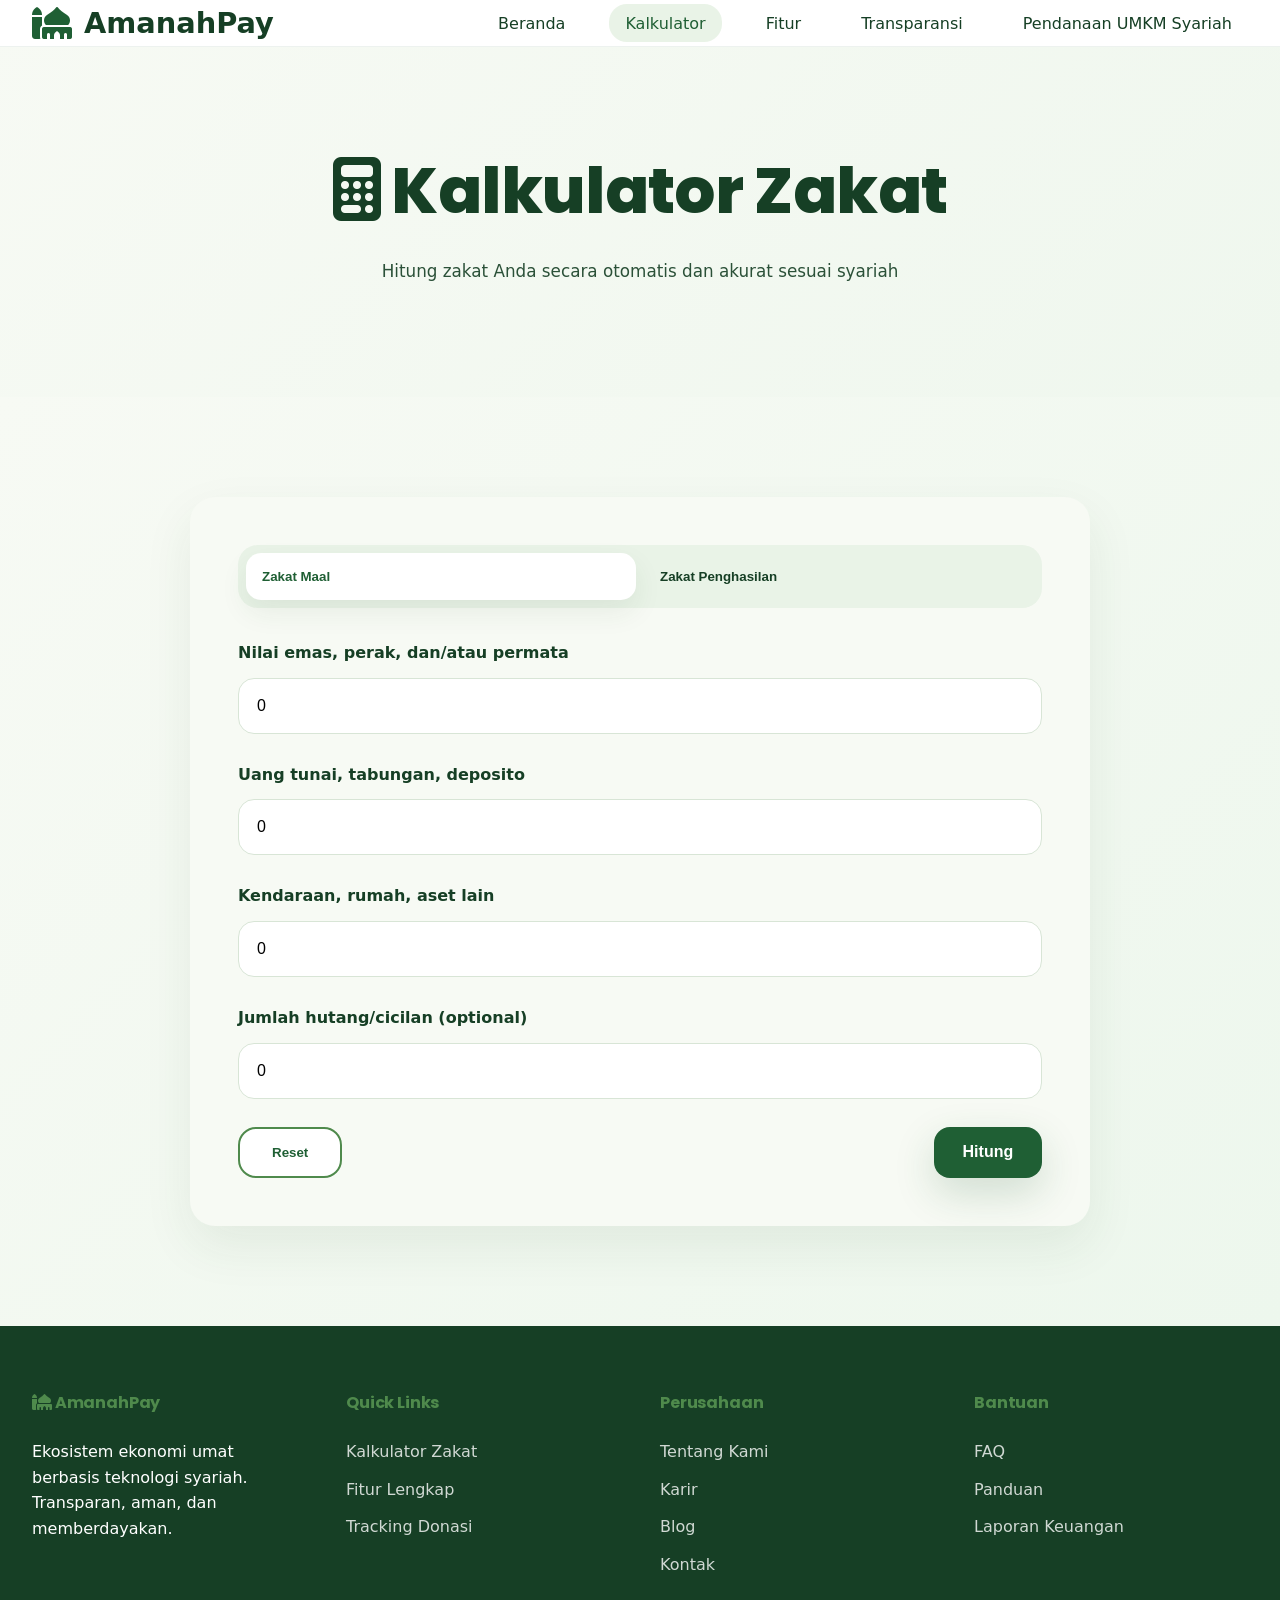
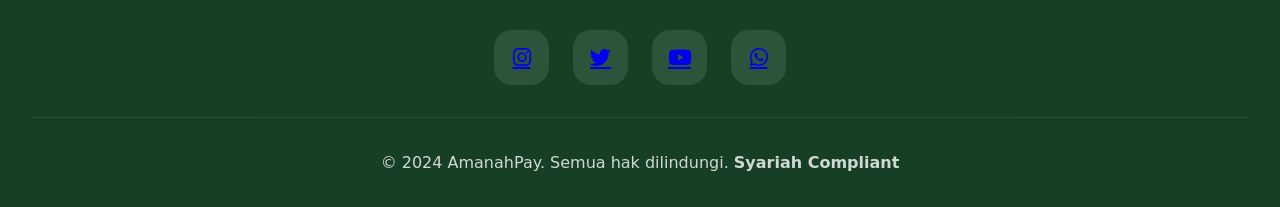
==== commit 732b6709: "Update UI pages" ====
--- a/calculator.html
+++ b/calculator.html
@@ -18,7 +18,7 @@
                 <li><a href="/calculator" data-page="calculator" class="nav-link active">Kalkulator</a></li>
                 <li><a href="/features" data-page="features" class="nav-link">Fitur</a></li>
                 <li><a href="/transparency" data-page="transparency" class="nav-link">Transparansi</a></li>
-                <li><a href="/gamification" data-page="gamification" class="nav-link">Gamifikasi</a></li>
+                <li><a href="/gamification" data-page="gamification" class="nav-link">Pendanaan UMKM Syariah</a></li>
             </ul>
             <div class="mobile-menu" id="mobileMenu"><span></span><span></span><span></span></div>
         </nav>
--- a/assets/css/style.css
+++ b/assets/css/style.css
@@ -1204,6 +1204,72 @@
 /* GAMIFICATION */
 .dashboard-section { background: linear-gradient(135deg, #dff4e3 0%, #c4e4c5 100%); color: var(--primary-dark); }
 
+/* UMKM FUNDING FORM */
+.umkm-form-card {
+    background: var(--surface);
+    border-radius: 25px;
+    padding: 2.5rem;
+    box-shadow: var(--shadow);
+    max-width: 1100px;
+    margin: 0 auto;
+}
+
+.umkm-form-grid {
+    display: grid;
+    grid-template-columns: repeat(2, minmax(0, 1fr));
+    gap: 1.25rem 1.5rem;
+}
+
+.umkm-form-grid .field-group textarea {
+    width: 100%;
+    border: 1px solid #d8e5d6;
+    border-radius: 18px;
+    padding: 1rem 1.2rem;
+    font-size: 1rem;
+    background: #ffffff;
+    transition: border-color 0.25s ease, box-shadow 0.25s ease;
+    resize: vertical;
+}
+
+.umkm-form-grid .field-group textarea:focus {
+    outline: none;
+    border-color: var(--accent);
+    box-shadow: 0 0 0 4px rgba(140,197,127,0.18);
+}
+
+.umkm-form-actions {
+    margin-top: 1.75rem;
+    display: flex;
+    justify-content: center;
+}
+
+.umkm-form-message {
+    margin-top: 1rem;
+    padding: 1rem 1.25rem;
+    border-radius: 18px;
+    font-weight: 700;
+    border: 1px solid transparent;
+}
+
+.umkm-form-message.success {
+    background: #eaf7ea;
+    border-color: #b9e6bb;
+    color: #1f7a3a;
+}
+
+.umkm-form-message.error {
+    background: #fff1f1;
+    border-color: #ffd0d0;
+    color: #b42318;
+}
+
+@media screen and (max-width: 900px) {
+    .umkm-form-grid {
+        grid-template-columns: 1fr;
+    }
+}
+
+
 .dashboard-header {
     background: rgba(255,255,255,0.1);
     backdrop-filter: blur(20px);
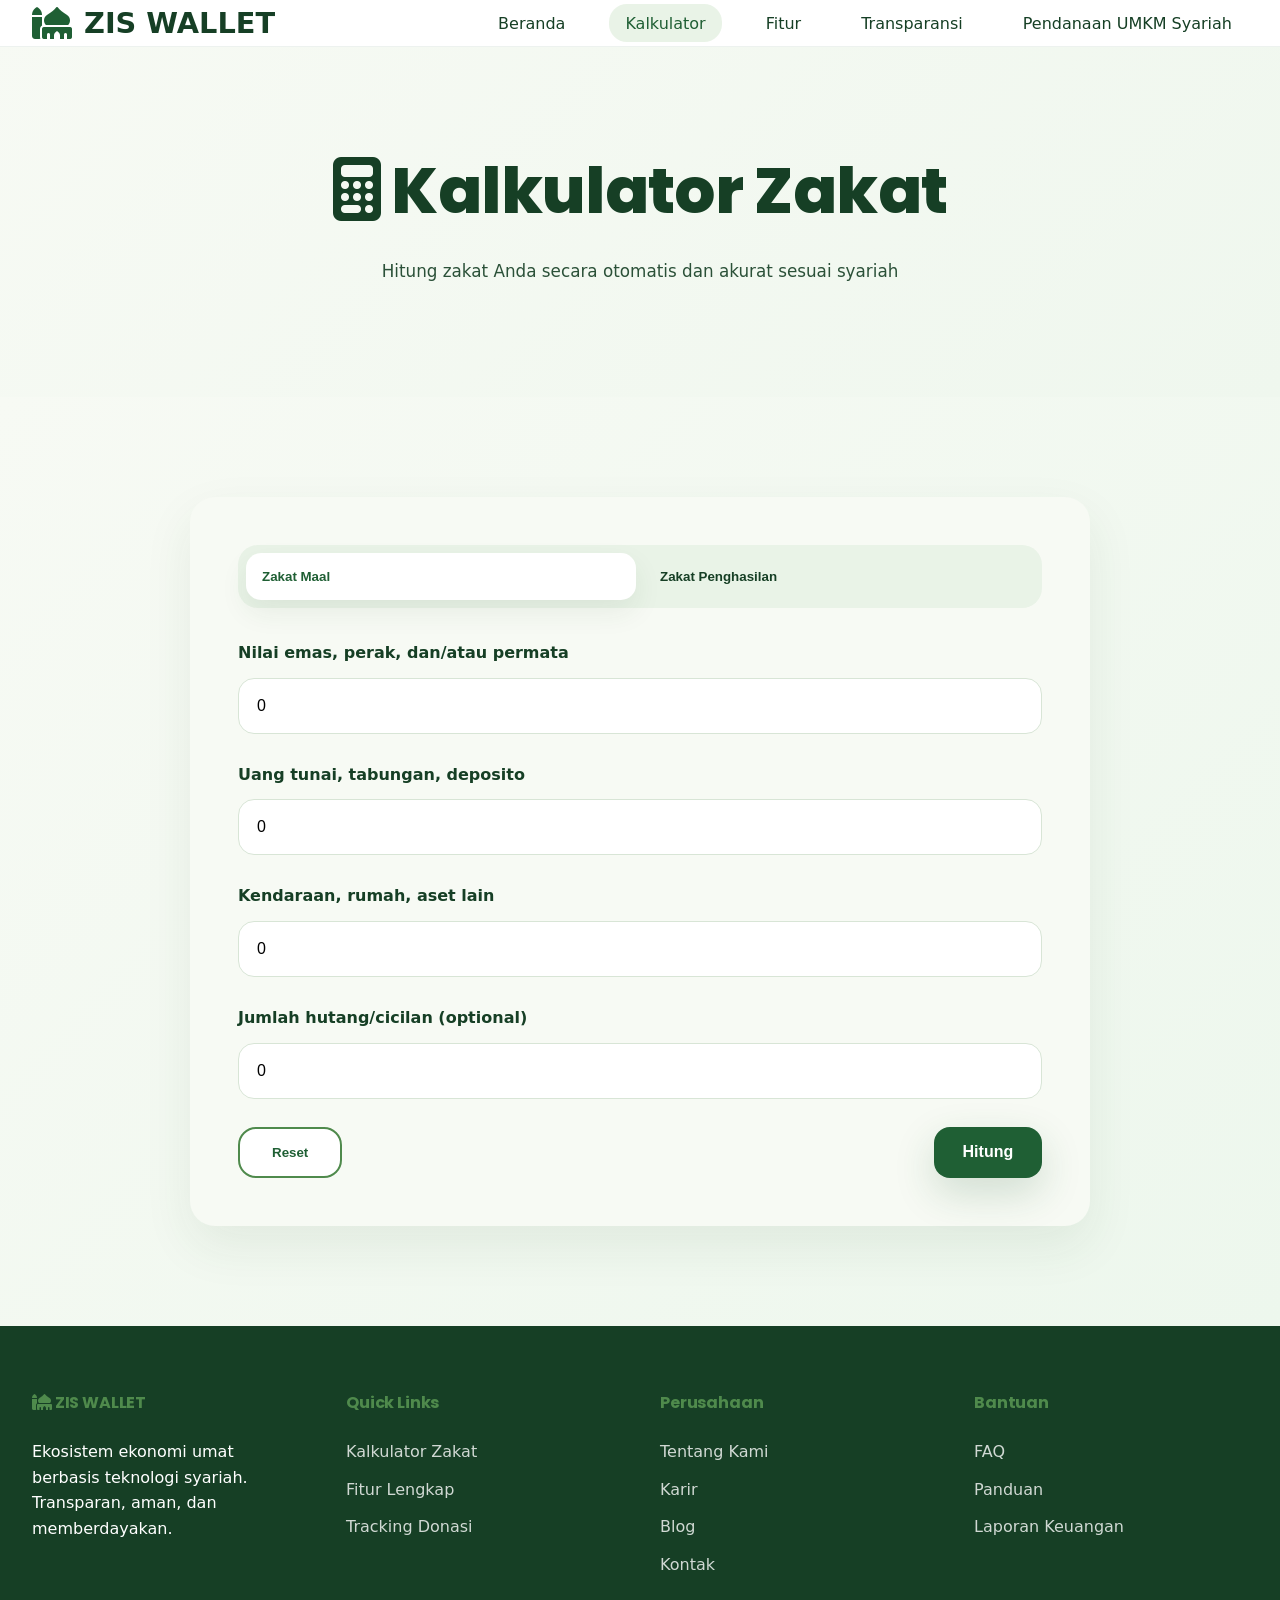
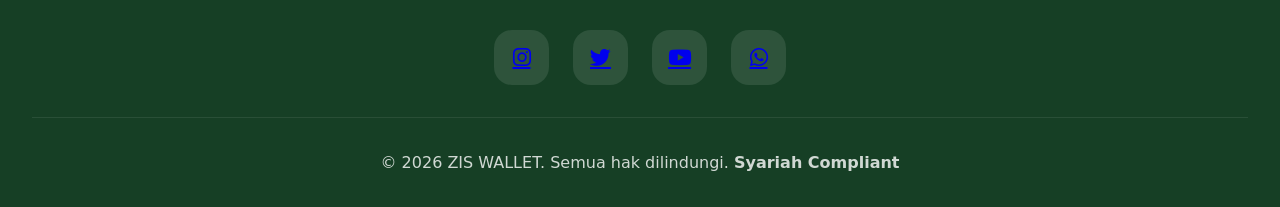
==== commit 432ffa24: "Update transparency map layout, UMKM image assets, and layout refinements" ====
--- a/calculator.html
+++ b/calculator.html
@@ -3,8 +3,8 @@
 <head>
     <meta charset="UTF-8">
     <meta name="viewport" content="width=device-width, initial-scale=1.0">
-    <title>AmanahPay - Kalkulator Zakat</title>
-    <meta name="description" content="Kalkulator zakat syariah AmanahPay untuk penghasilan, emas, dan perdagangan.">
+    <title>ZIS WALLET - Kalkulator Zakat</title>
+    <meta name="description" content="Kalkulator zakat syariah ZIS WALLET untuk penghasilan, emas, dan perdagangan.">
     <link href="https://cdnjs.cloudflare.com/ajax/libs/font-awesome/6.4.0/css/all.min.css" rel="stylesheet">
     <link href="https://fonts.googleapis.com/css2?family=Poppins:wght@300;400;500;600;700&display=swap" rel="stylesheet">
     <link rel="stylesheet" href="assets/css/style.css">
@@ -12,7 +12,7 @@
 <body>
     <header id="header">
         <nav class="container">
-            <a href="/" class="logo"><i class="fas fa-mosque"></i><span>AmanahPay</span></a>
+            <a href="/" class="logo"><i class="fas fa-mosque"></i><span>ZIS WALLET</span></a>
             <ul class="nav-links">
                 <li><a href="/" data-page="home" class="nav-link">Beranda</a></li>
                 <li><a href="/calculator" data-page="calculator" class="nav-link active">Kalkulator</a></li>
@@ -91,7 +91,7 @@
         <div class="container">
             <div class="footer-grid">
                 <div class="footer-section">
-                    <h4><i class="fas fa-mosque"></i> AmanahPay</h4>
+                    <h4><i class="fas fa-mosque"></i> ZIS WALLET</h4>
                     <p>Ekosistem ekonomi umat berbasis teknologi syariah. Transparan, aman, dan memberdayakan.</p>
                 </div>
                 <div class="footer-section">
@@ -121,7 +121,7 @@
                 <a href="#"><i class="fab fa-whatsapp"></i></a>
             </div>
             <div class="footer-bottom">
-                <p>&copy; 2024 AmanahPay. Semua hak dilindungi. <strong>Syariah Compliant</strong></p>
+                <p>&copy; 2026 ZIS WALLET. Semua hak dilindungi. <strong>Syariah Compliant</strong></p>
             </div>
         </div>
     </footer>
--- a/assets/css/style.css
+++ b/assets/css/style.css
@@ -421,14 +421,25 @@
     padding: 2.5rem;
 }
 
-.home-tab-header {
+ .home-tab-header {
     display: flex;
     gap: 0.5rem;
     margin-bottom: 1.75rem;
     background: var(--surface-strong);
     border-radius: 18px;
     padding: 0.5rem;
-}
+    align-items: center;
+    justify-content: center;
+}
+
+.home-form-subtitle {
+    font-size: 1.15rem;
+    font-weight: 800;
+    color: var(--primary);
+    margin: 0;
+    text-align: center;
+} 
+
 
 .home-tab {
     flex: 1;
@@ -1098,28 +1109,124 @@
 }
 
 /* TRANSPARENCY */
-.map-section { background: var(--light); }
+.map-section {
+    background: var(--light);
+    padding-top: 100px;
+    padding-bottom: 100px;
+}
+
+/* Fullscreen map modal */
+.map-modal-overlay {
+    position: fixed;
+    inset: 0;
+    background: rgba(0,0,0,0.7);
+    display: none;
+    align-items: center;
+    justify-content: center;
+    padding: 1.5rem;
+    z-index: 10000;
+}
+
+.map-modal {
+    width: min(1200px, 100%);
+    height: min(720px, 80vh);
+    background: #000;
+    border-radius: 24px;
+    overflow: hidden;
+    box-shadow: 0 40px 80px rgba(0,0,0,0.35);
+    display: grid;
+    grid-template-rows: auto 1fr;
+}
+
+.map-modal-header {
+    display: flex;
+    align-items: center;
+    justify-content: space-between;
+    gap: 1rem;
+    padding: 1rem 1.25rem;
+    background: rgba(0,0,0,0.7);
+    color: #fff;
+}
+
+.map-modal-header strong {
+    font-size: 1rem;
+    font-weight: 800;
+}
+
+.map-modal-close {
+    border: none;
+    background: rgba(255,255,255,0.12);
+    color: #fff;
+    font-size: 1.75rem;
+    line-height: 1;
+    width: 44px;
+    height: 44px;
+    border-radius: 14px;
+    cursor: pointer;
+}
+
+.map-modal-body {
+    position: relative;
+}
+
+.map-modal-image {
+    width: 100%;
+    height: 100%;
+    object-fit: contain;
+    display: block;
+}
+
 
 .map-container {
-    height: 500px;
-    background: linear-gradient(135deg, #e3f2fd, #f3e5f5);
-    border-radius: 25px;
-    display: flex;
-    align-items: center;
-    justify-content: center;
-    margin-bottom: 4rem;
+    width: 100%;
+    cursor: pointer;
+
+    max-width: 1200px;
+    margin: 0 auto;
+    height: 620px;
+    border-radius: 30px;
     position: relative;
     overflow: hidden;
-}
-
-.map-placeholder i { font-size: 6rem; color: var(--success); margin-bottom: 2rem; }
+    margin-bottom: 0;
+    background: #000;
+}
+
+.map-image {
+    width: 100%;
+    height: 100%;
+    object-fit: cover;
+    display: block;
+    filter: brightness(0.82);
+}
+
+.map-overlay {
+    position: absolute;
+    inset: 0;
+    display: flex;
+    flex-direction: column;
+    justify-content: space-between;
+    padding: 3.5rem;
+    color: white;
+    background: linear-gradient(180deg, rgba(0,0,0,0.16) 0%, rgba(0,0,0,0.5) 100%);
+}
+
+.map-overlay h3,
+.map-overlay p {
+    margin: 0;
+}
 
 .map-stats {
     display: flex;
     gap: 2rem;
-    margin-top: 2rem;
+    margin-top: 1rem;
     flex-wrap: wrap;
-    justify-content: center;
+}
+
+.map-overlay span {
+    background: rgba(255,255,255,0.12);
+    padding: 0.9rem 1.2rem;
+    border-radius: 16px;
+    font-weight: 600;
 }
 
 .tracking-grid {
@@ -1159,7 +1266,15 @@
     color: white;
 }
 
+.track-icon.infak { background: linear-gradient(135deg, #28a745, #20c997); }
+.track-icon.sedekah { background: linear-gradient(135deg, #ff6b6b, #ff9f43); }
 .track-icon.umkm { background: linear-gradient(135deg, #28a745, #20c997); }
+.track-icon.zakat { background: linear-gradient(135deg, #1f5f34, #8cc57f); }
+.track-icon.fidyah { background: linear-gradient(135deg, #17a2b8, #138496); }
+.track-icon.haji { background: linear-gradient(135deg, #b784ff, #5eead4); }
+.track-icon.kurban { background: linear-gradient(135deg, #f59e0b, #ef4444); }
+
+/* legacy */
 .track-icon.petani { background: linear-gradient(135deg, #17a2b8, #138496); }
 .track-icon.anak-yatim { background: linear-gradient(135deg, #ffc107, #e0a800); }
 
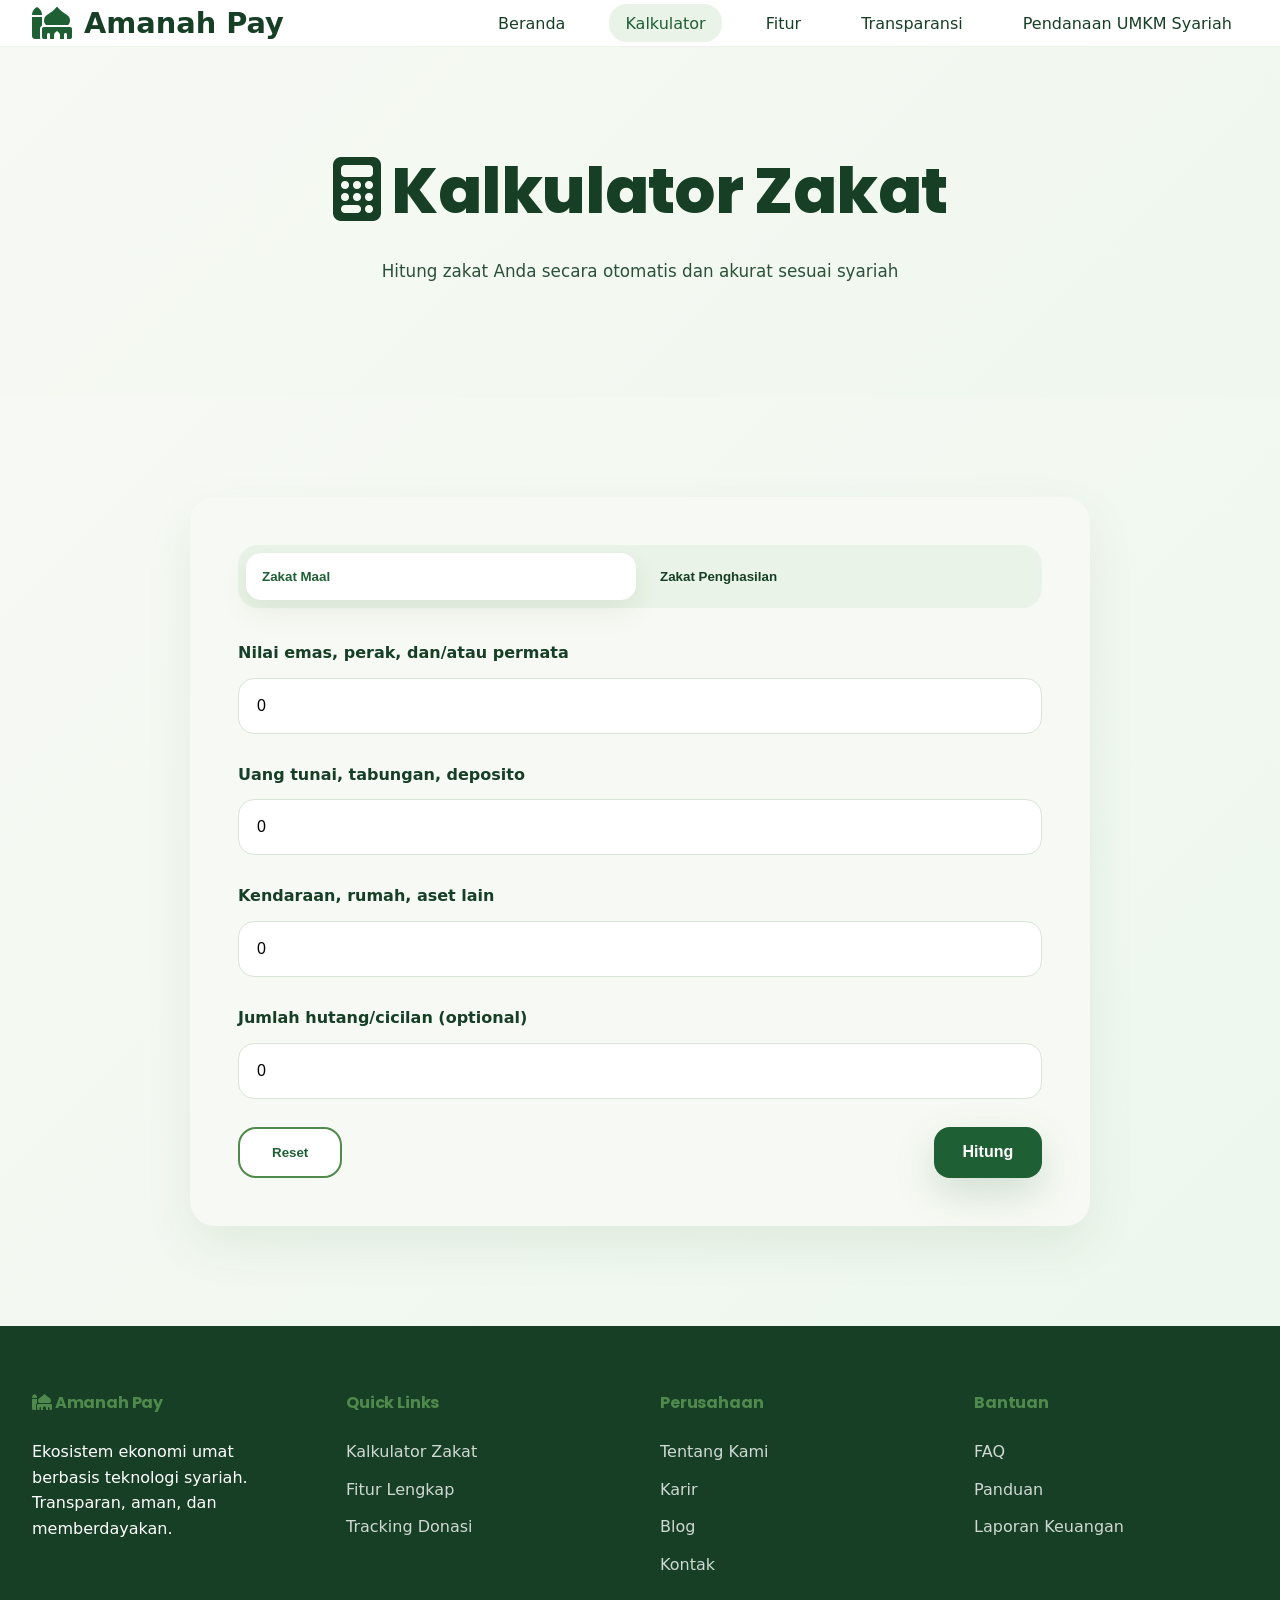
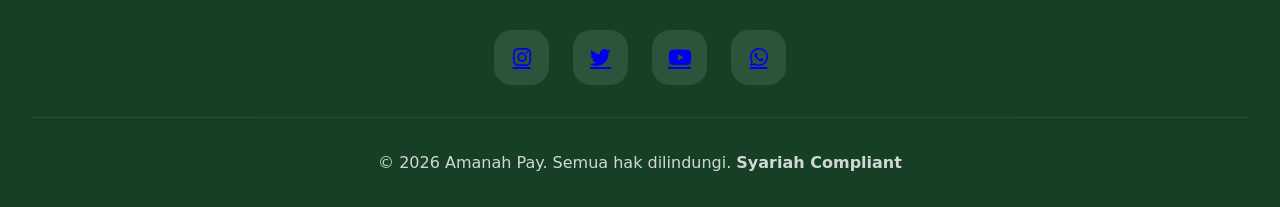
==== commit 710ebdce: "Update various pages with latest changes and improvements" ====
--- a/calculator.html
+++ b/calculator.html
@@ -3,8 +3,8 @@
 <head>
     <meta charset="UTF-8">
     <meta name="viewport" content="width=device-width, initial-scale=1.0">
-    <title>ZIS WALLET - Kalkulator Zakat</title>
-    <meta name="description" content="Kalkulator zakat syariah ZIS WALLET untuk penghasilan, emas, dan perdagangan.">
+    <title>Amanah Pay - Kalkulator Zakat</title>
+    <meta name="description" content="Kalkulator zakat syariah Amanah Pay untuk penghasilan, emas, dan perdagangan.">
     <link href="https://cdnjs.cloudflare.com/ajax/libs/font-awesome/6.4.0/css/all.min.css" rel="stylesheet">
     <link href="https://fonts.googleapis.com/css2?family=Poppins:wght@300;400;500;600;700&display=swap" rel="stylesheet">
     <link rel="stylesheet" href="assets/css/style.css">
@@ -12,7 +12,7 @@
 <body>
     <header id="header">
         <nav class="container">
-            <a href="/" class="logo"><i class="fas fa-mosque"></i><span>ZIS WALLET</span></a>
+            <a href="/" class="logo"><i class="fas fa-mosque"></i><span>Amanah Pay</span></a>
             <ul class="nav-links">
                 <li><a href="/" data-page="home" class="nav-link">Beranda</a></li>
                 <li><a href="/calculator" data-page="calculator" class="nav-link active">Kalkulator</a></li>
@@ -91,7 +91,7 @@
         <div class="container">
             <div class="footer-grid">
                 <div class="footer-section">
-                    <h4><i class="fas fa-mosque"></i> ZIS WALLET</h4>
+                    <h4><i class="fas fa-mosque"></i> Amanah Pay</h4>
                     <p>Ekosistem ekonomi umat berbasis teknologi syariah. Transparan, aman, dan memberdayakan.</p>
                 </div>
                 <div class="footer-section">
@@ -121,7 +121,7 @@
                 <a href="#"><i class="fab fa-whatsapp"></i></a>
             </div>
             <div class="footer-bottom">
-                <p>&copy; 2026 ZIS WALLET. Semua hak dilindungi. <strong>Syariah Compliant</strong></p>
+                <p>&copy; 2026 Amanah Pay. Semua hak dilindungi. <strong>Syariah Compliant</strong></p>
             </div>
         </div>
     </footer>
--- a/assets/css/style.css
+++ b/assets/css/style.css
@@ -1167,6 +1167,20 @@
 
 .map-modal-body {
     position: relative;
+    overflow: hidden;
+}
+
+.map-modal-pan {
+    width: 100%;
+    height: 100%;
+    touch-action: none;
+    cursor: grab;
+    position: relative;
+    overflow: hidden;
+}
+
+.map-modal-pan.panning {
+    cursor: grabbing;
 }
 
 .map-modal-image {
@@ -1174,8 +1188,61 @@
     height: 100%;
     object-fit: contain;
     display: block;
-}
-
+    position: absolute;
+    top: 50%;
+    left: 50%;
+    transform: translate(-50%, -50%) scale(1);
+    transform-origin: center center;
+    transition: transform 0.15s ease;
+}
+
+.map-modal-actions {
+    display: flex;
+    align-items: center;
+    gap: 0.75rem;
+}
+
+.map-control-btn {
+    border: none;
+    background: rgba(255,255,255,0.12);
+    color: #fff;
+    padding: 0.75rem 1rem;
+    border-radius: 14px;
+    cursor: pointer;
+    font-size: 1rem;
+    min-width: 52px;
+    transition: background 0.2s ease;
+}
+
+.map-control-btn:hover:not(:disabled) {
+    background: rgba(255,255,255,0.24);
+}
+
+.map-control-btn:disabled {
+    opacity: 0.5;
+    cursor: not-allowed;
+}
+
+.map-control-btn {
+    border: none;
+    background: rgba(255,255,255,0.12);
+    color: #fff;
+    padding: 0.75rem 1rem;
+    border-radius: 14px;
+    cursor: pointer;
+    font-size: 1rem;
+    min-width: 52px;
+    transition: background 0.2s ease;
+}
+
+.map-control-btn:hover:not(:disabled) {
+    background: rgba(255,255,255,0.2);
+}
+
+.map-control-btn:disabled {
+    opacity: 0.5;
+    cursor: not-allowed;
+}
 
 .map-container {
     width: 100%;
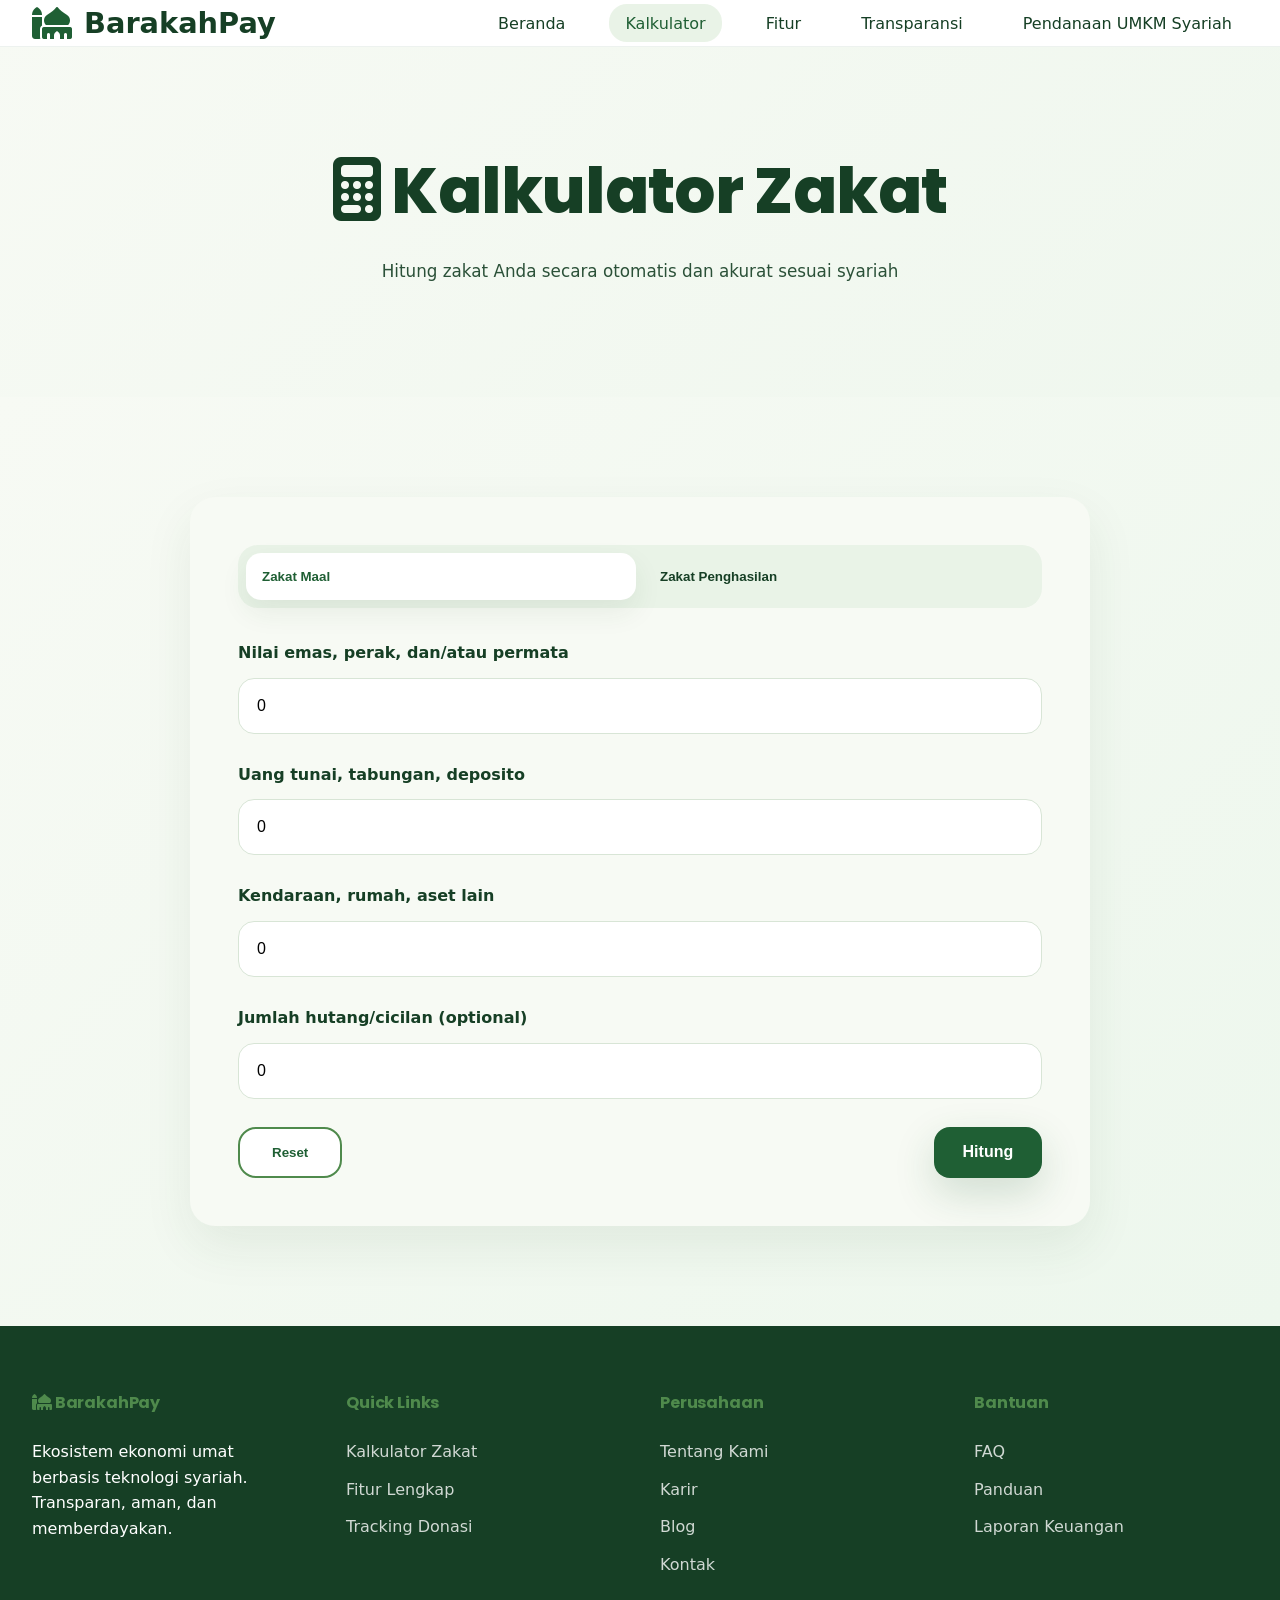
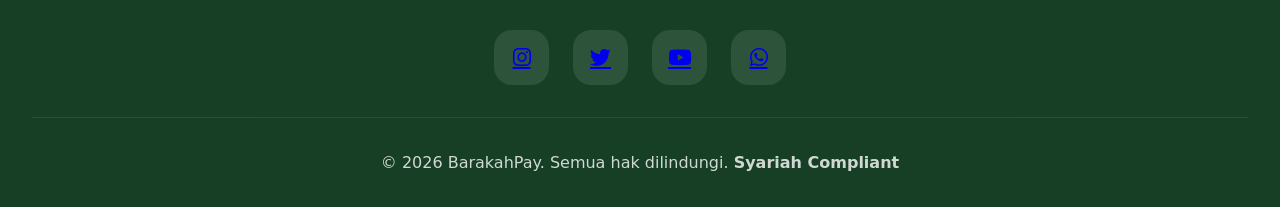
==== commit 386a93ad: "Sync latest page updates" ====
--- a/calculator.html
+++ b/calculator.html
@@ -3,8 +3,8 @@
 <head>
     <meta charset="UTF-8">
     <meta name="viewport" content="width=device-width, initial-scale=1.0">
-    <title>Amanah Pay - Kalkulator Zakat</title>
-    <meta name="description" content="Kalkulator zakat syariah Amanah Pay untuk penghasilan, emas, dan perdagangan.">
+    <title>BarakahPay - Kalkulator Zakat</title>
+    <meta name="description" content="Kalkulator zakat syariah BarakahPay untuk penghasilan, emas, dan perdagangan.">
     <link href="https://cdnjs.cloudflare.com/ajax/libs/font-awesome/6.4.0/css/all.min.css" rel="stylesheet">
     <link href="https://fonts.googleapis.com/css2?family=Poppins:wght@300;400;500;600;700&display=swap" rel="stylesheet">
     <link rel="stylesheet" href="assets/css/style.css">
@@ -12,7 +12,7 @@
 <body>
     <header id="header">
         <nav class="container">
-            <a href="/" class="logo"><i class="fas fa-mosque"></i><span>Amanah Pay</span></a>
+            <a href="/" class="logo"><i class="fas fa-mosque"></i><span>BarakahPay</span></a>
             <ul class="nav-links">
                 <li><a href="/" data-page="home" class="nav-link">Beranda</a></li>
                 <li><a href="/calculator" data-page="calculator" class="nav-link active">Kalkulator</a></li>
@@ -91,7 +91,7 @@
         <div class="container">
             <div class="footer-grid">
                 <div class="footer-section">
-                    <h4><i class="fas fa-mosque"></i> Amanah Pay</h4>
+                    <h4><i class="fas fa-mosque"></i> BarakahPay</h4>
                     <p>Ekosistem ekonomi umat berbasis teknologi syariah. Transparan, aman, dan memberdayakan.</p>
                 </div>
                 <div class="footer-section">
@@ -121,7 +121,7 @@
                 <a href="#"><i class="fab fa-whatsapp"></i></a>
             </div>
             <div class="footer-bottom">
-                <p>&copy; 2026 Amanah Pay. Semua hak dilindungi. <strong>Syariah Compliant</strong></p>
+                <p>&copy; 2026 BarakahPay. Semua hak dilindungi. <strong>Syariah Compliant</strong></p>
             </div>
         </div>
     </footer>
